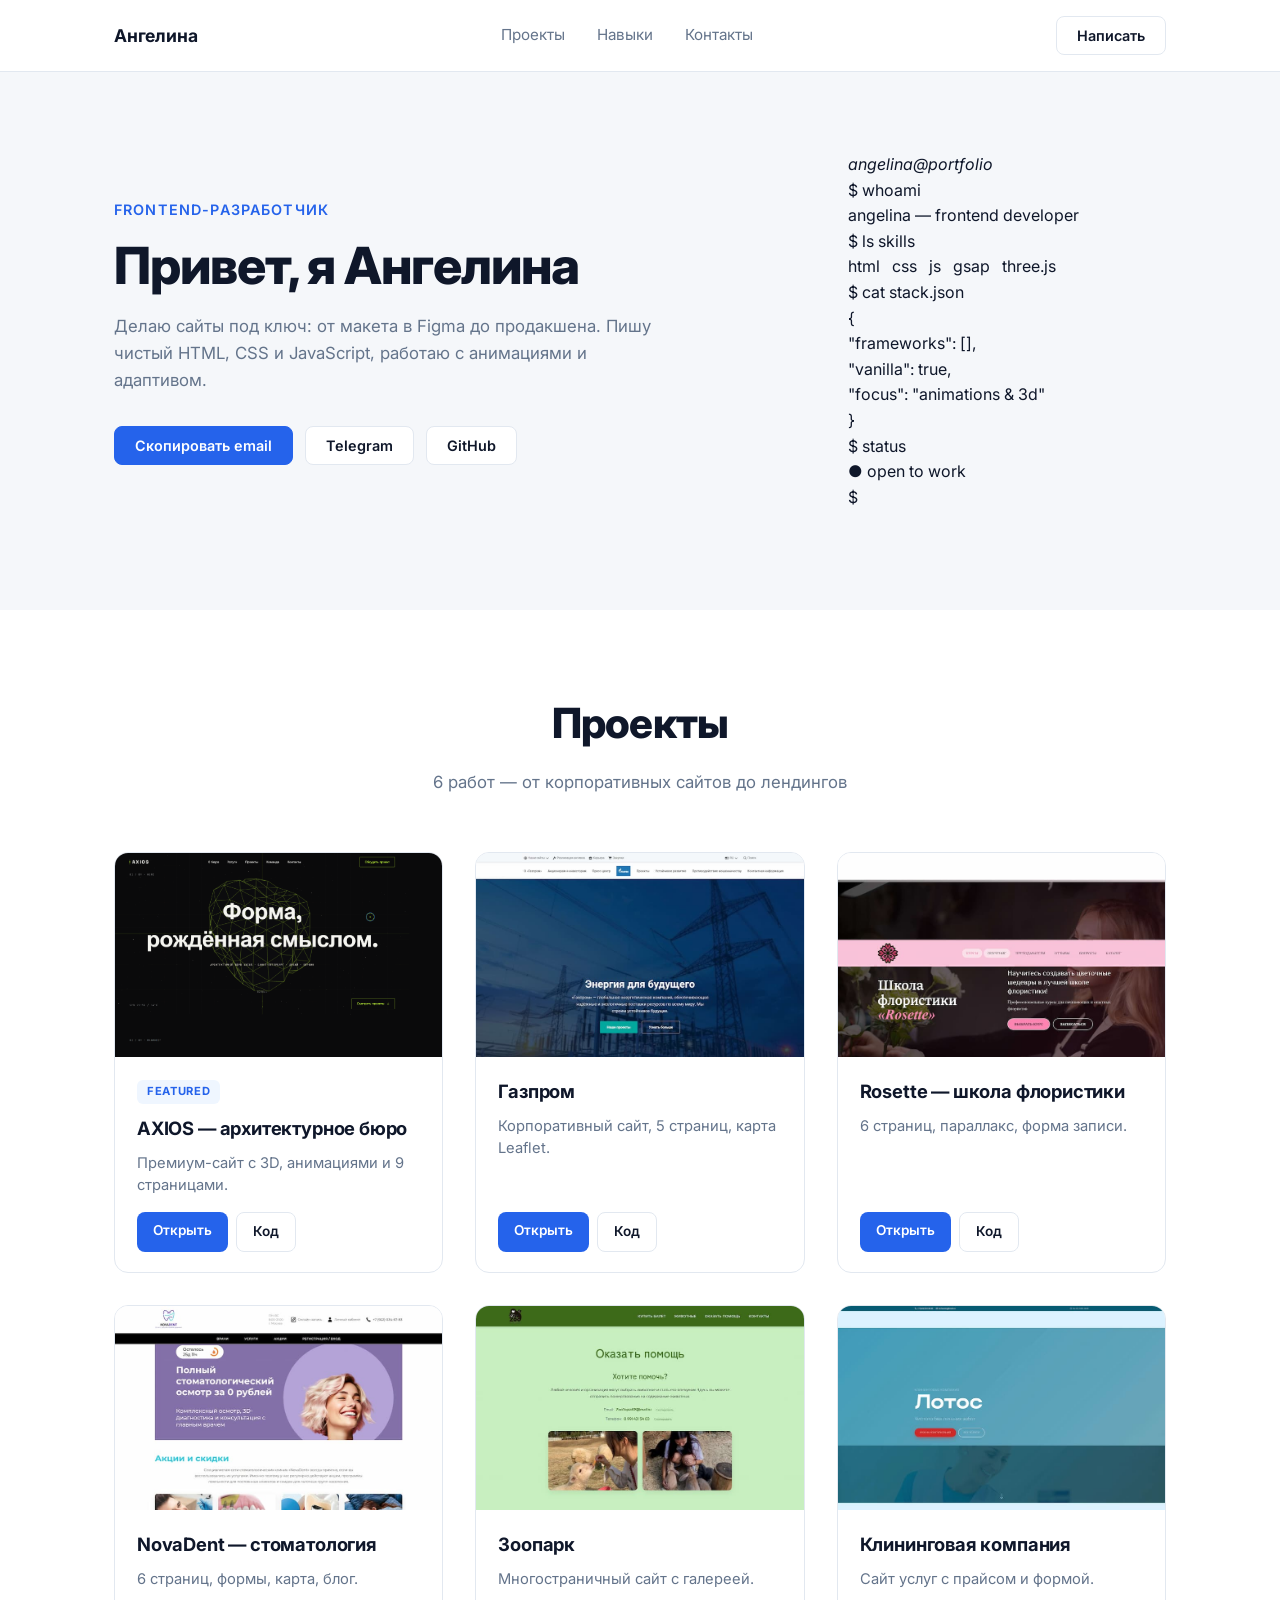
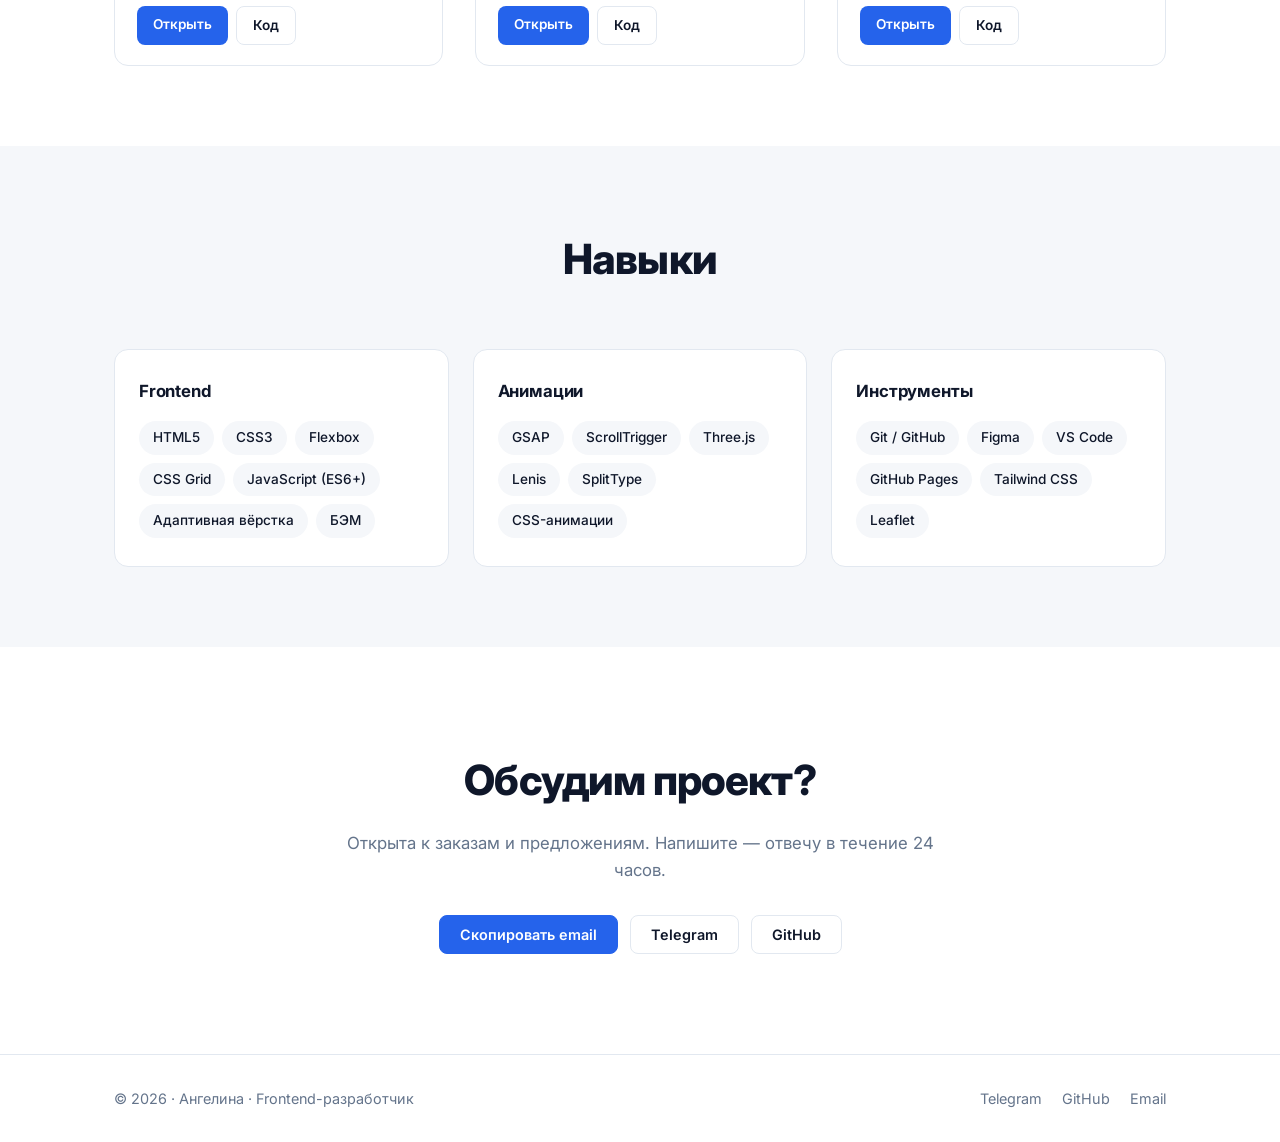
==== index.html @ ea3c8df8 "Update index.html" ====
<!DOCTYPE html>
<html lang="ru">
<head>
<meta charset="UTF-8">
<meta name="viewport" content="width=device-width, initial-scale=1">
<title>Ангелина — Frontend-разработчик</title>
<meta name="description" content="Портфолио Frontend-разработчика: многостраничные сайты на HTML, CSS и JavaScript.">
<link rel="preconnect" href="https://fonts.googleapis.com">
<link rel="preconnect" href="https://fonts.gstatic.com" crossorigin>
<link href="https://fonts.googleapis.com/css2?family=Inter:wght@400;500;600;700&family=JetBrains+Mono:wght@400;500&display=swap" rel="stylesheet">
<link rel="stylesheet" href="css/style.css">
</head>
<body>

<!-- ХЕДЕР -->
<header class="header">
  <div class="container header__inner">
    <a href="#" class="header__brand">Ангелина</a>
    <nav class="header__nav">
      <a href="#projects">Проекты</a>
      <a href="#skills">Навыки</a>
      <a href="#contacts">Контакты</a>
    </nav>
    <a href="https://t.me/gel_dlua_dascha" class="btn" target="_blank" rel="noopener">Написать</a>
  </div>
</header>

<main>

<!-- HERO -->
<section class="hero">
  <div class="container hero__inner">
    <div class="hero__left">
      <p class="hero__label">Frontend-разработчик</p>
      <h1 class="hero__title">Привет, я Ангелина</h1>
      <p class="hero__text">
        Делаю сайты под ключ: от макета в Figma до продакшена.
        Пишу чистый HTML, CSS и JavaScript, работаю с анимациями и адаптивом.
      </p>
      <div class="hero__actions">
        <button class="btn btn--solid copy-email" data-email="linaolyalina@mail.ru">Скопировать email</button>
        <a href="https://t.me/gel_dlua_dascha" class="btn" target="_blank" rel="noopener">Telegram</a>
        <a href="https://github.com/angelina557744" class="btn" target="_blank" rel="noopener">GitHub</a>
      </div>
    </div>
    <div class="hero__right">
      <div class="hero__terminal">
        <div class="hero__terminal-bar">
          <span></span><span></span><span></span>
          <em>angelina@portfolio</em>
        </div>
        <div class="hero__terminal-body">
          <p><span class="t-prompt">$</span> whoami</p>
          <p class="t-out">angelina — frontend developer</p>
          <p><span class="t-prompt">$</span> ls skills</p>
          <p class="t-out">html &nbsp; css &nbsp; js &nbsp; gsap &nbsp; three.js</p>
          <p><span class="t-prompt">$</span> cat stack.json</p>
          <p class="t-out">{</p>
          <p class="t-out t-out--indent">"frameworks": [],</p>
          <p class="t-out t-out--indent">"vanilla": <span class="t-green">true</span>,</p>
          <p class="t-out t-out--indent">"focus": <span class="t-yellow">"animations & 3d"</span></p>
          <p class="t-out">}</p>
          <p><span class="t-prompt">$</span> status</p>
          <p class="t-out t-green">● open to work</p>
          <p><span class="t-prompt">$</span> <span class="t-cursor"></span></p>
        </div>
      </div>
    </div>
  </div>
</section>

<!-- ПРОЕКТЫ -->
<section class="projects" id="projects">
  <div class="container">
    <div class="section__head">
      <h2 class="section__title">Проекты</h2>
      <p class="section__sub">6 работ — от корпоративных сайтов до лендингов</p>
    </div>

    <div class="projects__grid">

      <!-- AXIOS -->
      <article class="project">
        <a href="https://angelina557744.github.io/axios-architecture/" class="project__link" target="_blank" rel="noopener">
          <div class="project__image">
            <img src="img/preview-axios (1).png" alt="AXIOS — архитектурное бюро" loading="lazy">
          </div>
          <div class="project__body">
            <span class="project__tag">Featured</span>
            <h3 class="project__title">AXIOS — архитектурное бюро</h3>
            <p class="project__desc">Премиум-сайт с 3D, анимациями и 9 страницами.</p>
          </div>
        </a>
        <div class="project__links">
          <a href="https://angelina557744.github.io/axios-architecture/" target="_blank" rel="noopener">Открыть</a>
          <a href="https://github.com/angelina557744/axios-architecture" target="_blank" rel="noopener">Код</a>
        </div>
      </article>

      <!-- Газпром -->
      <article class="project">
        <a href="https://angelina557744.github.io/gazprom/" class="project__link" target="_blank" rel="noopener">
          <div class="project__image">
            <img src="img/preview-gazprom.jpg" alt="Газпром" loading="lazy">
          </div>
          <div class="project__body">
            <h3 class="project__title">Газпром</h3>
            <p class="project__desc">Корпоративный сайт, 5 страниц, карта Leaflet.</p>
          </div>
        </a>
        <div class="project__links">
          <a href="https://angelina557744.github.io/gazprom/" target="_blank" rel="noopener">Открыть</a>
          <a href="https://github.com/angelina557744/gazprom" target="_blank" rel="noopener">Код</a>
        </div>
      </article>

      <!-- Rosette -->
      <article class="project">
        <a href="https://angelina557744.github.io/school-of-floristry/" class="project__link" target="_blank" rel="noopener">
          <div class="project__image">
            <img src="img/preview-floristry.jpg" alt="Rosette" loading="lazy">
          </div>
          <div class="project__body">
            <h3 class="project__title">Rosette — школа флористики</h3>
            <p class="project__desc">6 страниц, параллакс, форма записи.</p>
          </div>
        </a>
        <div class="project__links">
          <a href="https://angelina557744.github.io/school-of-floristry/" target="_blank" rel="noopener">Открыть</a>
          <a href="https://github.com/angelina557744/school-of-floristry" target="_blank" rel="noopener">Код</a>
        </div>
      </article>

      <!-- NovaDent -->
      <article class="project">
        <a href="https://angelina557744.github.io/dental-clinic/" class="project__link" target="_blank" rel="noopener">
          <div class="project__image">
            <img src="img/preview-dental.jpg" alt="NovaDent" loading="lazy">
          </div>
          <div class="project__body">
            <h3 class="project__title">NovaDent — стоматология</h3>
            <p class="project__desc">6 страниц, формы, карта, блог.</p>
          </div>
        </a>
        <div class="project__links">
          <a href="https://angelina557744.github.io/dental-clinic/" target="_blank" rel="noopener">Открыть</a>
          <a href="https://github.com/angelina557744/dental-clinic" target="_blank" rel="noopener">Код</a>
        </div>
      </article>

      <!-- Зоопарк -->
      <article class="project">
        <a href="https://angelina557744.github.io/zoo/" class="project__link" target="_blank" rel="noopener">
          <div class="project__image">
            <img src="img/preview-zoo.jpg" alt="Зоопарк" loading="lazy">
          </div>
          <div class="project__body">
            <h3 class="project__title">Зоопарк</h3>
            <p class="project__desc">Многостраничный сайт с галереей.</p>
          </div>
        </a>
        <div class="project__links">
          <a href="https://angelina557744.github.io/zoo/" target="_blank" rel="noopener">Открыть</a>
          <a href="https://github.com/angelina557744/zoo" target="_blank" rel="noopener">Код</a>
        </div>
      </article>

      <!-- Клининг -->
      <article class="project">
        <a href="https://angelina557744.github.io/cleaning-company/" class="project__link" target="_blank" rel="noopener">
          <div class="project__image">
            <img src="img/preview-cleaning.jpg" alt="Клининг" loading="lazy">
          </div>
          <div class="project__body">
            <h3 class="project__title">Клининговая компания</h3>
            <p class="project__desc">Сайт услуг с прайсом и формой.</p>
          </div>
        </a>
        <div class="project__links">
          <a href="https://angelina557744.github.io/cleaning-company/" target="_blank" rel="noopener">Открыть</a>
          <a href="https://github.com/angelina557744/cleaning-company" target="_blank" rel="noopener">Код</a>
        </div>
      </article>

    </div>
  </div>
</section>

<!-- НАВЫКИ -->
<section class="skills" id="skills">
  <div class="container">
    <div class="section__head">
      <h2 class="section__title">Навыки</h2>
    </div>

    <div class="skills__groups">
      <div class="skills__group">
        <h3 class="skills__label">Frontend</h3>
        <ul class="skills__list">
          <li>HTML5</li><li>CSS3</li><li>Flexbox</li><li>CSS Grid</li>
          <li>JavaScript (ES6+)</li><li>Адаптивная вёрстка</li><li>БЭМ</li>
        </ul>
      </div>
      <div class="skills__group">
        <h3 class="skills__label">Анимации</h3>
        <ul class="skills__list">
          <li>GSAP</li><li>ScrollTrigger</li><li>Three.js</li><li>Lenis</li>
          <li>SplitType</li><li>CSS-анимации</li>
        </ul>
      </div>
      <div class="skills__group">
        <h3 class="skills__label">Инструменты</h3>
        <ul class="skills__list">
          <li>Git / GitHub</li><li>Figma</li><li>VS Code</li>
          <li>GitHub Pages</li><li>Tailwind CSS</li><li>Leaflet</li>
        </ul>
      </div>
    </div>
  </div>
</section>

<!-- КОНТАКТЫ -->
<section class="cta" id="contacts">
  <div class="container cta__inner">
    <h2 class="cta__title">Обсудим проект?</h2>
    <p class="cta__text">Открыта к заказам и предложениям. Напишите — отвечу в течение 24 часов.</p>
    <div class="cta__actions">
      <button class="btn btn--solid copy-email" data-email="linaolyalina@mail.ru">Скопировать email</button>
      <a href="https://t.me/gel_dlua_dascha" class="btn" target="_blank" rel="noopener">Telegram</a>
      <a href="https://github.com/angelina557744" class="btn" target="_blank" rel="noopener">GitHub</a>
    </div>
  </div>
</section>

</main>

<!-- ФУТЕР -->
<footer class="footer">
  <div class="container footer__inner">
    <span>© 2026 · Ангелина · Frontend-разработчик</span>
    <div class="footer__links">
      <a href="https://t.me/gel_dlua_dascha" target="_blank" rel="noopener">Telegram</a>
      <a href="https://github.com/angelina557744" target="_blank" rel="noopener">GitHub</a>
      <a href="mailto:linaolyalina@mail.ru">Email</a>
    </div>
  </div>
</footer>

<script src="js/script.js"></script>
</body>
</html>
---- css/style.css ----
/* ============ RESET ============ */
*,*::before,*::after{box-sizing:border-box;margin:0;padding:0}

:root{
  --bg:#ffffff;
  --bg-soft:#f5f7fa;
  --text:#0f172a;
  --text-soft:#64748b;
  --accent:#2563eb;
  --accent-hover:#1d4ed8;
  --border:#e2e8f0;
  --radius:14px;
}

html{scroll-behavior:smooth}

body{
  font-family:'Inter',-apple-system,BlinkMacSystemFont,'Segoe UI',sans-serif;
  background:var(--bg);
  color:var(--text);
  line-height:1.6;
  font-size:16px;
  -webkit-font-smoothing:antialiased;
}

img{max-width:100%;display:block}
a{color:inherit;text-decoration:none}
ul{list-style:none}

.container{max-width:1100px;margin:0 auto;padding:0 24px}

/* ============ HEADER ============ */
.header{
  position:sticky;top:0;z-index:50;
  background:rgba(255,255,255,.85);
  backdrop-filter:blur(12px);
  border-bottom:1px solid var(--border);
}
.header__inner{
  display:flex;align-items:center;justify-content:space-between;
  padding:16px 24px;gap:20px;
}
.header__brand{
  font:700 1.1rem 'Inter';
  color:var(--text);
  letter-spacing:-.01em;
}
.header__nav{
  display:none;gap:32px;
}
@media(min-width:768px){.header__nav{display:flex}}
.header__nav a{
  font-size:.95rem;color:var(--text-soft);
  transition:color .2s;
}
.header__nav a:hover{color:var(--accent)}

/* ============ BUTTONS ============ */
.btn{
  display:inline-flex;align-items:center;justify-content:center;
  padding:10px 20px;
  font:600 .9rem 'Inter';
  border-radius:8px;
  border:1px solid var(--border);
  background:#fff;
  color:var(--text);
  cursor:pointer;
  transition:all .2s;
  white-space:nowrap;
}
.btn:hover{
  border-color:var(--accent);
  color:var(--accent);
}
.btn--solid{
  background:var(--accent);
  border-color:var(--accent);
  color:#fff;
}
.btn--solid:hover{
  background:var(--accent-hover);
  border-color:var(--accent-hover);
  color:#fff;
}
.copy-email.is-copied{
  background:#10b981!important;
  border-color:#10b981!important;
  color:#fff!important;
}

/* ============ HERO ============ */
.hero{
  padding:80px 0 100px;
  background:var(--bg-soft);
}
.hero__inner{
  display:grid;
  grid-template-columns:1fr;
  gap:48px;
  align-items:center;
}
@media(min-width:768px){
  .hero__inner{grid-template-columns:1.4fr 1fr;gap:80px}
}

.hero__label{
  font-size:.9rem;
  font-weight:600;
  color:var(--accent);
  text-transform:uppercase;
  letter-spacing:.08em;
  margin-bottom:16px;
}
.hero__title{
  font-size:clamp(2rem,5vw,3.2rem);
  font-weight:800;
  letter-spacing:-.02em;
  line-height:1.1;
  margin-bottom:20px;
}
.hero__text{
  font-size:1.05rem;
  color:var(--text-soft);
  max-width:52ch;
  margin-bottom:32px;
}
.hero__actions{
  display:flex;flex-wrap:wrap;gap:12px;
}

.hero__right{
  display:flex;justify-content:center;
}
.hero__avatar{
  width:220px;height:220px;
  border-radius:50%;
  display:grid;place-items:center;
  background:linear-gradient(135deg,#2563eb,#7c3aed);
  color:#fff;
  font:800 5rem 'Inter';
  letter-spacing:-4px;
  box-shadow:0 20px 60px -20px rgba(37,99,235,.4);
}

/* ============ SECTION HEAD ============ */
.section__head{
  text-align:center;
  margin-bottom:56px;
}
.section__title{
  font-size:clamp(1.8rem,4vw,2.6rem);
  font-weight:800;
  letter-spacing:-.02em;
  margin-bottom:12px;
}
.section__sub{
  color:var(--text-soft);
  font-size:1.05rem;
}

/* ============ PROJECTS ============ */
.projects{padding:80px 0}

.projects__grid{
  display:grid;
  grid-template-columns:1fr;
  gap:32px;
}
@media(min-width:700px){
  .projects__grid{grid-template-columns:repeat(2,1fr)}
}
@media(min-width:1000px){
  .projects__grid{grid-template-columns:repeat(3,1fr)}
}

.project{
  background:#fff;
  border:1px solid var(--border);
  border-radius:var(--radius);
  overflow:hidden;
  display:flex;
  flex-direction:column;
  transition:transform .25s,box-shadow .25s,border-color .25s;
}
.project:hover{
  transform:translateY(-4px);
  border-color:#cbd5e1;
  box-shadow:0 12px 32px -12px rgba(15,23,42,.15);
}

.project__link{
  display:block;
}

/* ⚡ ФИКС: фиксированная высота фото, обрезается ровно */
.project__image{
  width:100%;
  aspect-ratio:16/10;
  overflow:hidden;
  background:var(--bg-soft);
}
.project__image img{
  width:100%;
  height:100%;
  object-fit:cover;
  object-position:top center;
  display:block;
  transition:transform .4s;
}
.project:hover .project__image img{
  transform:scale(1.04);
}

.project__body{
  padding:20px 22px 16px;
}
.project__tag{
  display:inline-block;
  padding:3px 10px;
  background:#eff6ff;
  color:var(--accent);
  font-size:.7rem;
  font-weight:700;
  text-transform:uppercase;
  letter-spacing:.06em;
  border-radius:6px;
  margin-bottom:10px;
}
.project__title{
  font-size:1.15rem;
  font-weight:700;
  letter-spacing:-.01em;
  margin-bottom:8px;
}
.project__desc{
  font-size:.92rem;
  color:var(--text-soft);
  line-height:1.5;
}

.project__links{
  display:flex;
  gap:8px;
  padding:0 22px 20px;
  margin-top:auto;
}
.project__links a{
  padding:8px 16px;
  font-size:.85rem;
  font-weight:600;
  border-radius:8px;
  transition:all .2s;
}
.project__links a:first-child{
  background:var(--accent);
  color:#fff;
}
.project__links a:first-child:hover{
  background:var(--accent-hover);
}
.project__links a:last-child{
  border:1px solid var(--border);
  color:var(--text);
}
.project__links a:last-child:hover{
  border-color:var(--accent);
  color:var(--accent);
}

/* ============ SKILLS ============ */
.skills{
  padding:80px 0;
  background:var(--bg-soft);
}
.skills__groups{
  display:grid;
  grid-template-columns:1fr;
  gap:24px;
}
@media(min-width:768px){
  .skills__groups{grid-template-columns:repeat(3,1fr)}
}

.skills__group{
  background:#fff;
  border:1px solid var(--border);
  border-radius:var(--radius);
  padding:28px 24px;
}
.skills__label{
  font-size:1.05rem;
  font-weight:700;
  margin-bottom:16px;
  letter-spacing:-.01em;
}
.skills__list{
  display:flex;flex-wrap:wrap;gap:8px;
}
.skills__list li{
  padding:6px 14px;
  background:var(--bg-soft);
  border-radius:999px;
  font-size:.85rem;
  color:var(--text);
  font-weight:500;
}

/* ============ CTA ============ */
.cta{
  padding:100px 0;
  text-align:center;
}
.cta__inner{
  max-width:640px;
  margin:0 auto;
}
.cta__title{
  font-size:clamp(1.8rem,4vw,2.6rem);
  font-weight:800;
  letter-spacing:-.02em;
  margin-bottom:16px;
}
.cta__text{
  color:var(--text-soft);
  font-size:1.05rem;
  margin-bottom:32px;
}
.cta__actions{
  display:flex;
  justify-content:center;
  flex-wrap:wrap;
  gap:12px;
}

/* ============ FOOTER ============ */
.footer{
  border-top:1px solid var(--border);
  padding:32px 0;
  background:#fff;
}
.footer__inner{
  display:flex;
  flex-direction:column;
  gap:16px;
  align-items:center;
  text-align:center;
  font-size:.9rem;
  color:var(--text-soft);
}
@media(min-width:640px){
  .footer__inner{flex-direction:row;justify-content:space-between;text-align:left}
}
.footer__links{
  display:flex;gap:20px;
}
.footer__links a{
  color:var(--text-soft);
  transition:color .2s;
}
.footer__links a:hover{color:var(--accent)}

/* ============ MOBILE ============ */
@media(max-width:640px){
  .header__inner{padding:14px 20px}
  .header__nav{display:none}
  .hero{padding:60px 0 70px}
  .hero__avatar{width:160px;height:160px;font-size:3.5rem}
  .hero__title{font-size:1.8rem}
  .projects,.skills,.cta{padding:60px 0}
  .section__head{margin-bottom:40px}
  .project__links{flex-direction:column}
  .project__links a{text-align:center}
}
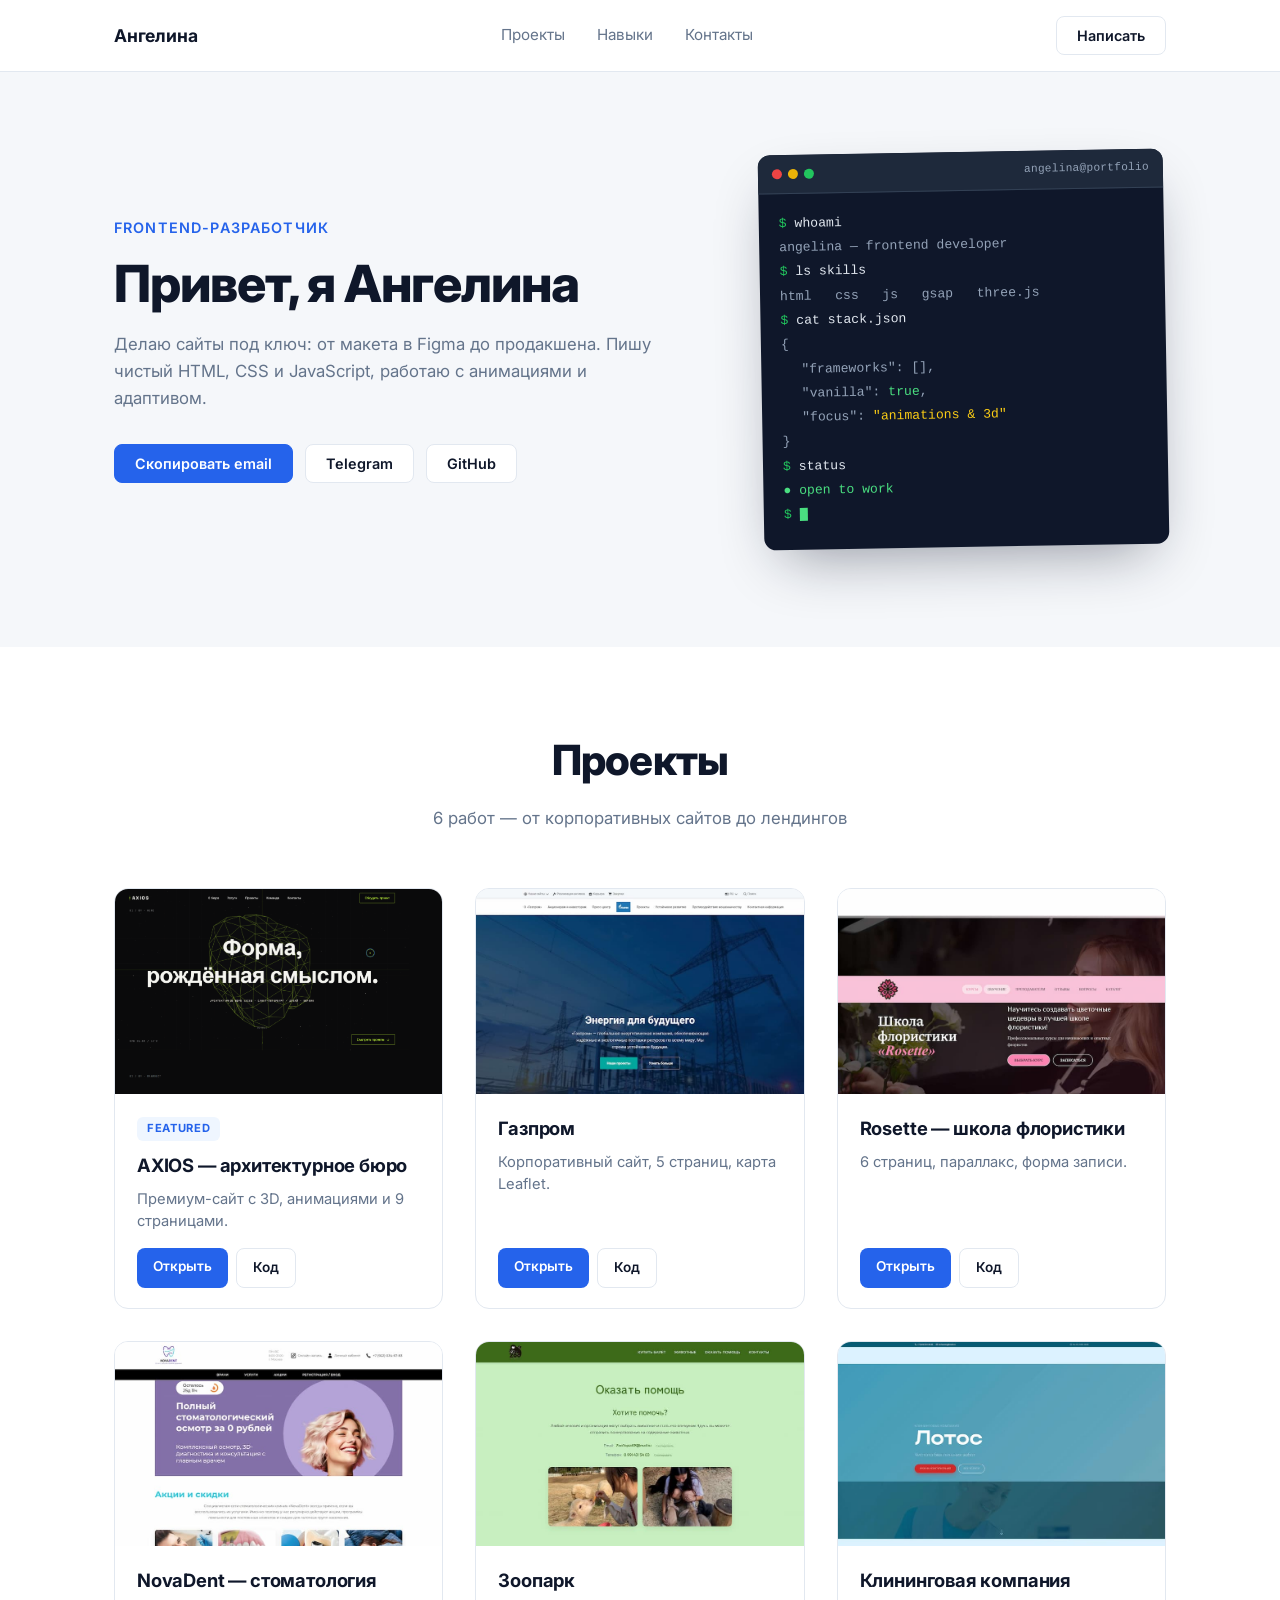
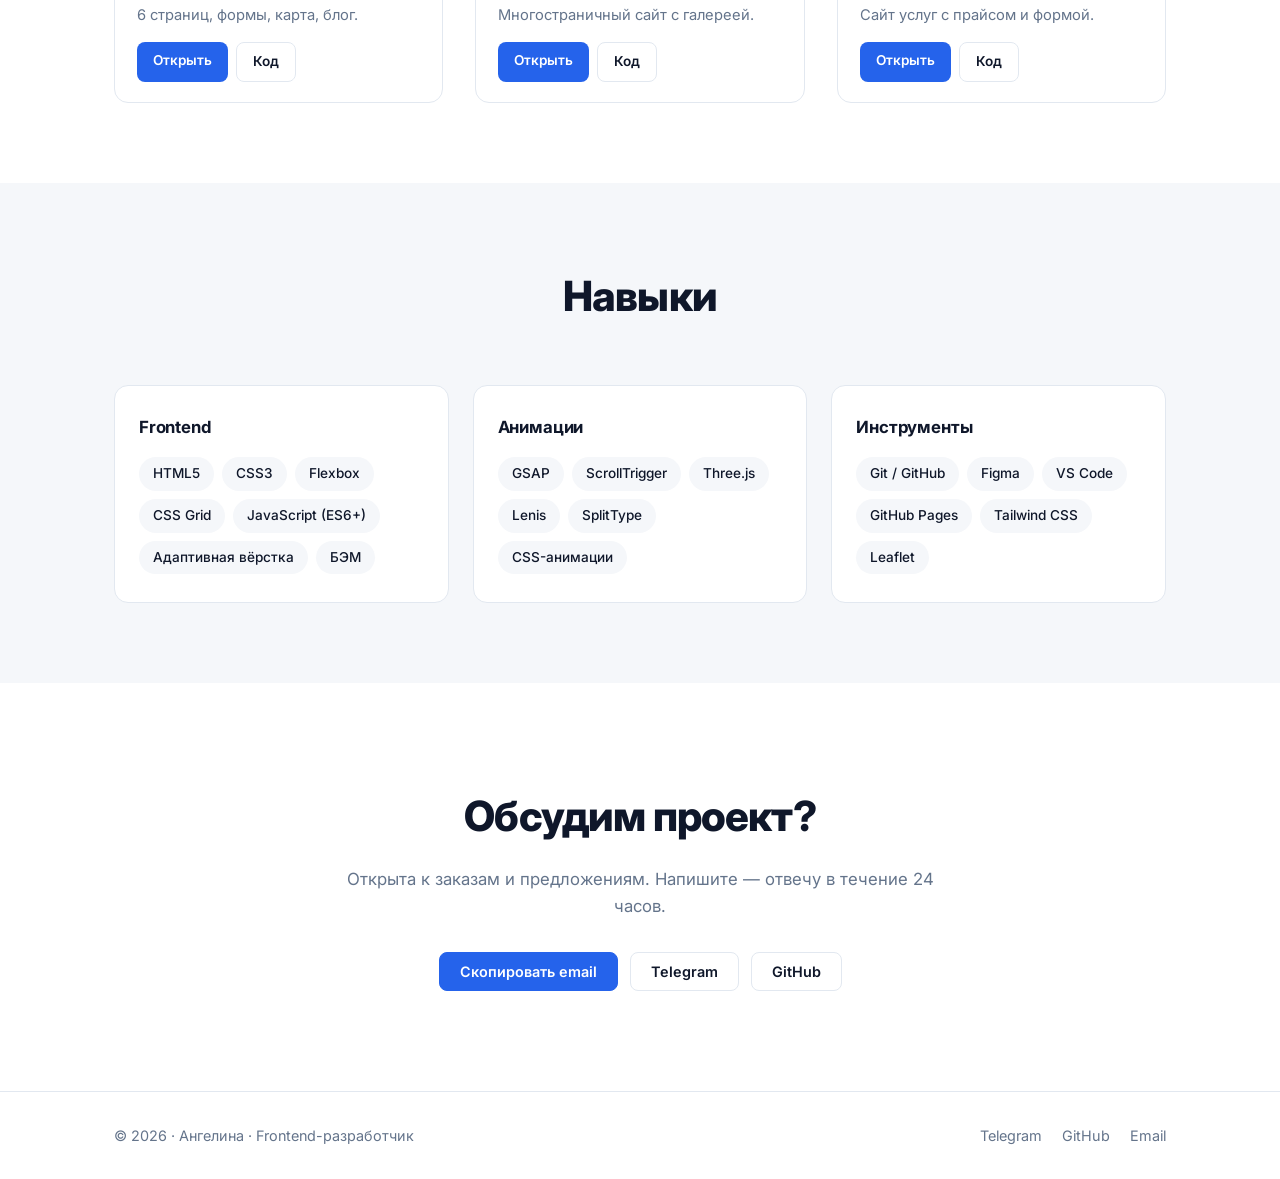
==== commit 3cab101f: "Update index.html" ====
--- a/index.html
+++ b/index.html
@@ -247,5 +247,7 @@
 </footer>
 
 <script src="js/script.js"></script>
+  <script data-goatcounter="https://angelina557744.goatcounter.com/count"
+        async src="//gc.zgo.at/count.js"></script>
 </body>
 </html>
--- a/css/style.css
+++ b/css/style.css
@@ -130,17 +130,80 @@
 
 .hero__right{
   display:flex;justify-content:center;
-}
-.hero__avatar{
-  width:220px;height:220px;
+  align-items:center;
+}
+
+/* ============ ТЕРМИНАЛ ============ */
+.hero__terminal{
+  width:100%;
+  max-width:420px;
+  background:#0f172a;
+  border-radius:12px;
+  overflow:hidden;
+  box-shadow:0 24px 60px -20px rgba(15,23,42,.45);
+  font-family:'JetBrains Mono',monospace;
+  transform:rotate(-1deg);
+  transition:transform .4s cubic-bezier(.2,.7,.2,1),box-shadow .4s;
+}
+.hero__terminal:hover{
+  transform:rotate(0deg) translateY(-4px);
+  box-shadow:0 32px 80px -20px rgba(15,23,42,.55);
+}
+
+.hero__terminal-bar{
+  display:flex;
+  align-items:center;
+  gap:6px;
+  padding:10px 14px;
+  background:#1e293b;
+  border-bottom:1px solid #334155;
+}
+.hero__terminal-bar span{
+  width:10px;
+  height:10px;
   border-radius:50%;
-  display:grid;place-items:center;
-  background:linear-gradient(135deg,#2563eb,#7c3aed);
-  color:#fff;
-  font:800 5rem 'Inter';
-  letter-spacing:-4px;
-  box-shadow:0 20px 60px -20px rgba(37,99,235,.4);
-}
+  background:#475569;
+}
+.hero__terminal-bar span:nth-child(1){background:#ef4444}
+.hero__terminal-bar span:nth-child(2){background:#eab308}
+.hero__terminal-bar span:nth-child(3){background:#22c55e}
+.hero__terminal-bar em{
+  margin-left:auto;
+  font-size:.7rem;
+  color:#94a3b8;
+  font-style:normal;
+  letter-spacing:.02em;
+}
+
+.hero__terminal-body{
+  padding:18px 20px 22px;
+  font-size:.82rem;
+  line-height:1.85;
+  color:#e2e8f0;
+  overflow-x:auto;
+}
+.hero__terminal-body p{
+  margin:0;
+  white-space:nowrap;
+}
+.t-prompt{color:#22c55e}
+.t-out{color:#94a3b8}
+.t-out--indent{padding-left:20px}
+.t-green{color:#4ade80}
+.t-yellow{color:#facc15}
+
+.t-cursor{
+  display:inline-block;
+  width:8px;
+  height:13px;
+  background:#4ade80;
+  vertical-align:middle;
+  animation:blink 1s steps(1) infinite;
+}
+@keyframes blink{
+  50%{opacity:0}
+}
+
 
 /* ============ SECTION HEAD ============ */
 .section__head{
@@ -364,10 +427,6 @@
   .header__inner{padding:14px 20px}
   .header__nav{display:none}
   .hero{padding:60px 0 70px}
-  .hero__avatar{width:160px;height:160px;font-size:3.5rem}
+  .hero__terminal{max-width:100%;transform:none}
+  .hero__terminal-body{font-size:.75rem;padding:16px 16px 18px}
   .hero__title{font-size:1.8rem}
-  .projects,.skills,.cta{padding:60px 0}
-  .section__head{margin-bottom:40px}
-  .project__links{flex-direction:column}
-  .project__links a{text-align:center}
-}
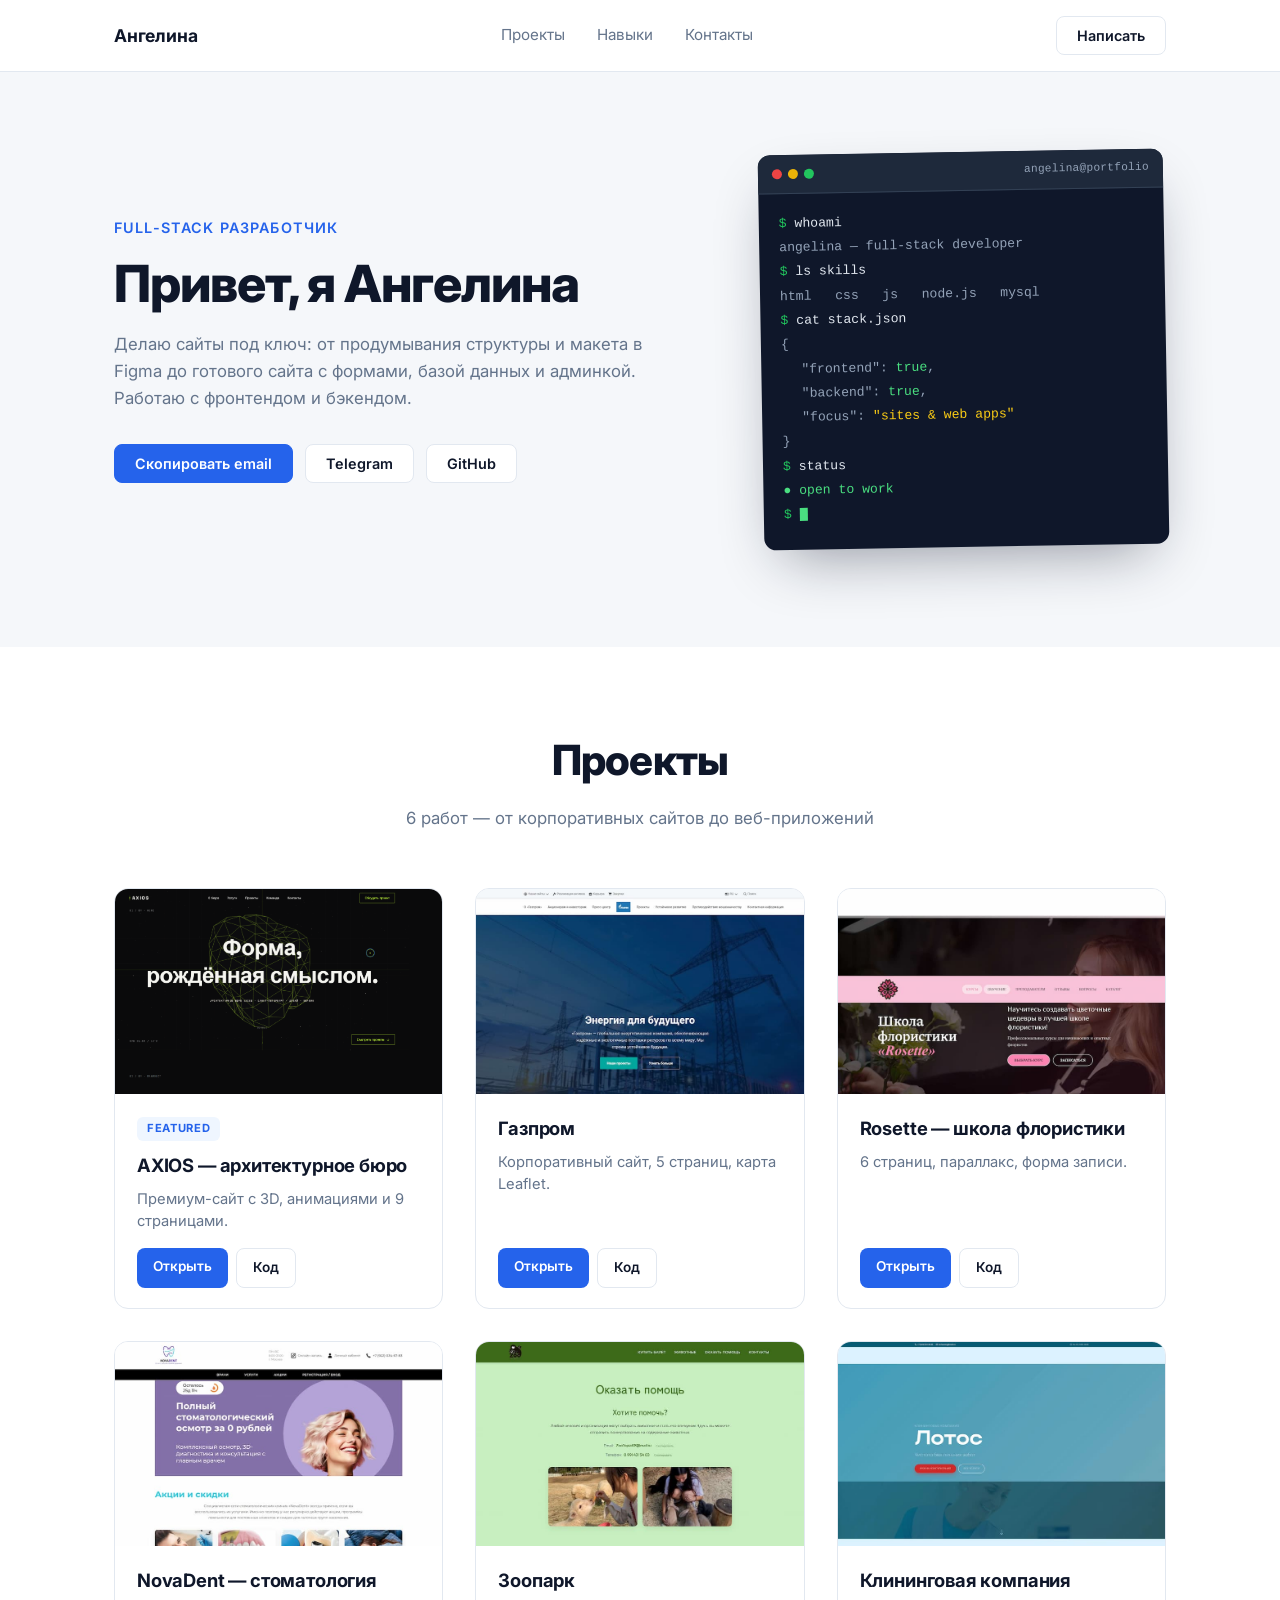
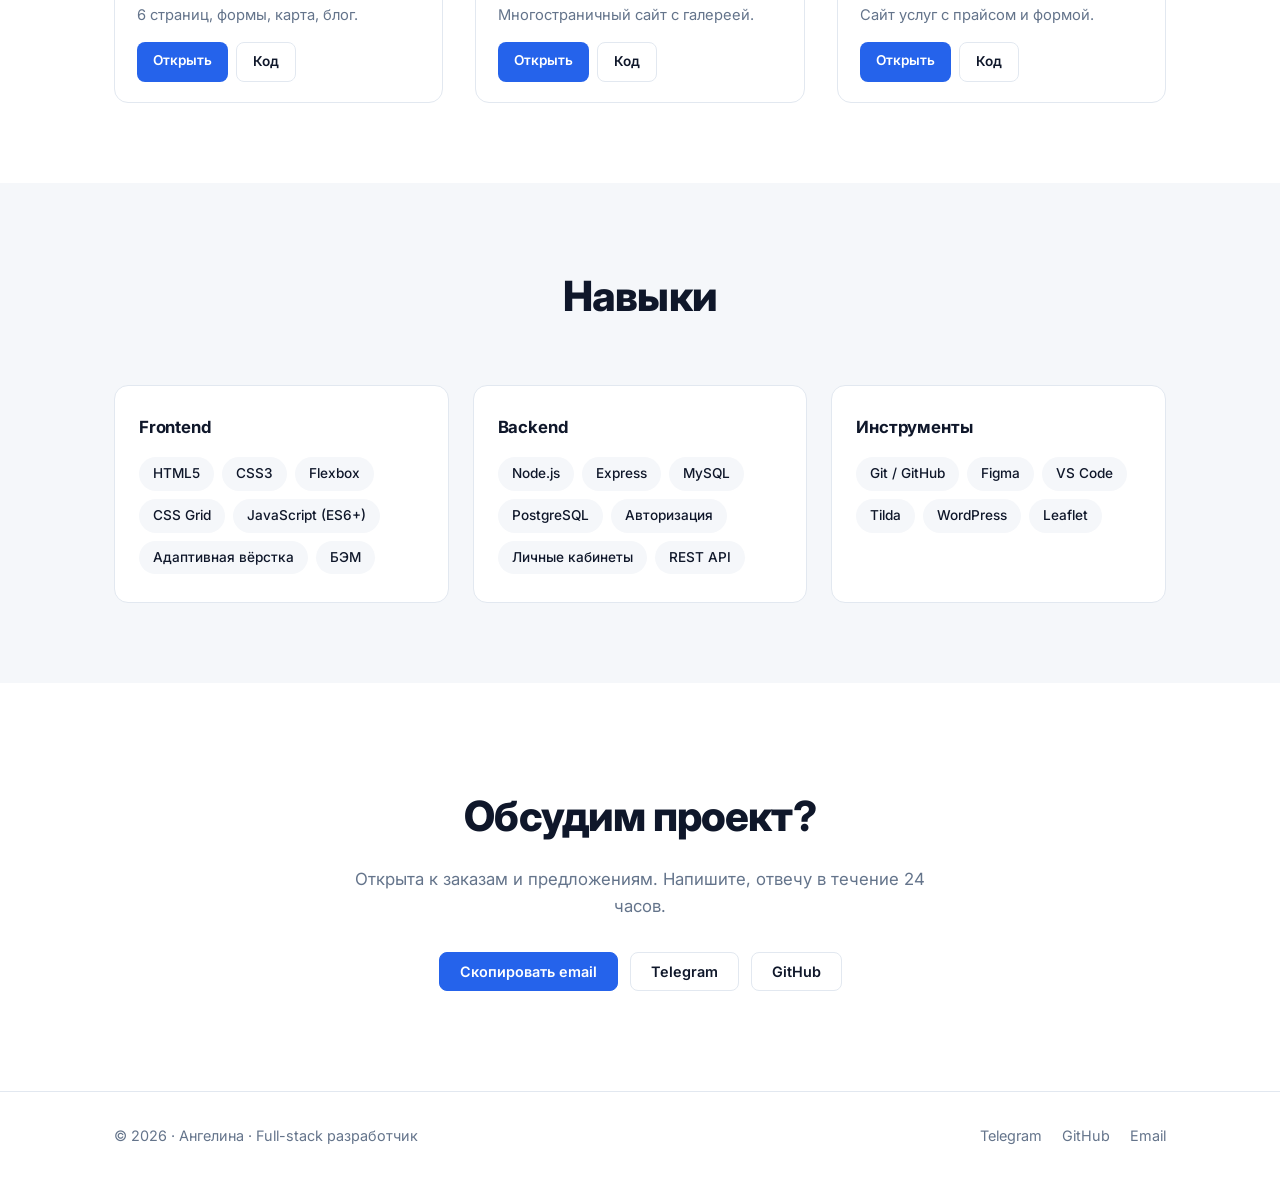
==== commit 68eb038f: "Update index.html" ====
--- a/index.html
+++ b/index.html
@@ -3,8 +3,8 @@
 <head>
 <meta charset="UTF-8">
 <meta name="viewport" content="width=device-width, initial-scale=1">
-<title>Ангелина — Frontend-разработчик</title>
-<meta name="description" content="Портфолио Frontend-разработчика: многостраничные сайты на HTML, CSS и JavaScript.">
+<title>Ангелина — Full-stack разработчик</title>
+<meta name="description" content="Портфолио Full-stack разработчика: сайты под ключ на HTML, CSS, JavaScript, Node.js и MySQL.">
 <link rel="preconnect" href="https://fonts.googleapis.com">
 <link rel="preconnect" href="https://fonts.gstatic.com" crossorigin>
 <link href="https://fonts.googleapis.com/css2?family=Inter:wght@400;500;600;700&family=JetBrains+Mono:wght@400;500&display=swap" rel="stylesheet">
@@ -21,7 +21,7 @@
       <a href="#skills">Навыки</a>
       <a href="#contacts">Контакты</a>
     </nav>
-    <a href="https://t.me/gel_dlua_dascha" class="btn" target="_blank" rel="noopener">Написать</a>
+    <a href="https://t.me/angelina_webdev" class="btn" target="_blank" rel="noopener">Написать</a>
   </div>
 </header>
 
@@ -31,15 +31,16 @@
 <section class="hero">
   <div class="container hero__inner">
     <div class="hero__left">
-      <p class="hero__label">Frontend-разработчик</p>
+      <p class="hero__label">Full-stack разработчик</p>
       <h1 class="hero__title">Привет, я Ангелина</h1>
       <p class="hero__text">
-        Делаю сайты под ключ: от макета в Figma до продакшена.
-        Пишу чистый HTML, CSS и JavaScript, работаю с анимациями и адаптивом.
+        Делаю сайты под ключ: от продумывания структуры и макета в Figma
+        до готового сайта с формами, базой данных и админкой.
+        Работаю с фронтендом и бэкендом.
       </p>
       <div class="hero__actions">
-        <button class="btn btn--solid copy-email" data-email="linaolyalina@mail.ru">Скопировать email</button>
-        <a href="https://t.me/gel_dlua_dascha" class="btn" target="_blank" rel="noopener">Telegram</a>
+        <button class="btn btn--solid copy-email" data-email="a.webdev@mail.ru">Скопировать email</button>
+        <a href="https://t.me/angelina_webdev" class="btn" target="_blank" rel="noopener">Telegram</a>
         <a href="https://github.com/angelina557744" class="btn" target="_blank" rel="noopener">GitHub</a>
       </div>
     </div>
@@ -51,14 +52,14 @@
         </div>
         <div class="hero__terminal-body">
           <p><span class="t-prompt">$</span> whoami</p>
-          <p class="t-out">angelina — frontend developer</p>
+          <p class="t-out">angelina — full-stack developer</p>
           <p><span class="t-prompt">$</span> ls skills</p>
-          <p class="t-out">html &nbsp; css &nbsp; js &nbsp; gsap &nbsp; three.js</p>
+          <p class="t-out">html &nbsp; css &nbsp; js &nbsp; node.js &nbsp; mysql</p>
           <p><span class="t-prompt">$</span> cat stack.json</p>
           <p class="t-out">{</p>
-          <p class="t-out t-out--indent">"frameworks": [],</p>
-          <p class="t-out t-out--indent">"vanilla": <span class="t-green">true</span>,</p>
-          <p class="t-out t-out--indent">"focus": <span class="t-yellow">"animations & 3d"</span></p>
+          <p class="t-out t-out--indent">"frontend": <span class="t-green">true</span>,</p>
+          <p class="t-out t-out--indent">"backend": <span class="t-green">true</span>,</p>
+          <p class="t-out t-out--indent">"focus": <span class="t-yellow">"sites & web apps"</span></p>
           <p class="t-out">}</p>
           <p><span class="t-prompt">$</span> status</p>
           <p class="t-out t-green">● open to work</p>
@@ -74,7 +75,7 @@
   <div class="container">
     <div class="section__head">
       <h2 class="section__title">Проекты</h2>
-      <p class="section__sub">6 работ — от корпоративных сайтов до лендингов</p>
+      <p class="section__sub">6 работ — от корпоративных сайтов до веб-приложений</p>
     </div>
 
     <div class="projects__grid">
@@ -202,17 +203,17 @@
         </ul>
       </div>
       <div class="skills__group">
-        <h3 class="skills__label">Анимации</h3>
+        <h3 class="skills__label">Backend</h3>
         <ul class="skills__list">
-          <li>GSAP</li><li>ScrollTrigger</li><li>Three.js</li><li>Lenis</li>
-          <li>SplitType</li><li>CSS-анимации</li>
+          <li>Node.js</li><li>Express</li><li>MySQL</li><li>PostgreSQL</li>
+          <li>Авторизация</li><li>Личные кабинеты</li><li>REST API</li>
         </ul>
       </div>
       <div class="skills__group">
         <h3 class="skills__label">Инструменты</h3>
         <ul class="skills__list">
           <li>Git / GitHub</li><li>Figma</li><li>VS Code</li>
-          <li>GitHub Pages</li><li>Tailwind CSS</li><li>Leaflet</li>
+          <li>Tilda</li><li>WordPress</li><li>Leaflet</li>
         </ul>
       </div>
     </div>
@@ -223,10 +224,10 @@
 <section class="cta" id="contacts">
   <div class="container cta__inner">
     <h2 class="cta__title">Обсудим проект?</h2>
-    <p class="cta__text">Открыта к заказам и предложениям. Напишите — отвечу в течение 24 часов.</p>
+    <p class="cta__text">Открыта к заказам и предложениям. Напишите, отвечу в течение 24 часов.</p>
     <div class="cta__actions">
-      <button class="btn btn--solid copy-email" data-email="linaolyalina@mail.ru">Скопировать email</button>
-      <a href="https://t.me/gel_dlua_dascha" class="btn" target="_blank" rel="noopener">Telegram</a>
+      <button class="btn btn--solid copy-email" data-email="a.webdev@mail.ru">Скопировать email</button>
+      <a href="https://t.me/angelina_webdev" class="btn" target="_blank" rel="noopener">Telegram</a>
       <a href="https://github.com/angelina557744" class="btn" target="_blank" rel="noopener">GitHub</a>
     </div>
   </div>
@@ -237,17 +238,17 @@
 <!-- ФУТЕР -->
 <footer class="footer">
   <div class="container footer__inner">
-    <span>© 2026 · Ангелина · Frontend-разработчик</span>
+    <span>© 2026 · Ангелина · Full-stack разработчик</span>
     <div class="footer__links">
-      <a href="https://t.me/gel_dlua_dascha" target="_blank" rel="noopener">Telegram</a>
+      <a href="https://t.me/angelina_webdev" target="_blank" rel="noopener">Telegram</a>
       <a href="https://github.com/angelina557744" target="_blank" rel="noopener">GitHub</a>
-      <a href="mailto:linaolyalina@mail.ru">Email</a>
+      <a href="mailto:a.webdev@mail.ru">Email</a>
     </div>
   </div>
 </footer>
-
+<script data-goatcounter="https://angelina557744.goatcounter.com/count"
+        async src="//gc.zgo.at/count.js"></script>
 <script src="js/script.js"></script>
-  <script data-goatcounter="https://angelina557744.goatcounter.com/count"
-        async src="//gc.zgo.at/count.js"></script>
+
 </body>
 </html>
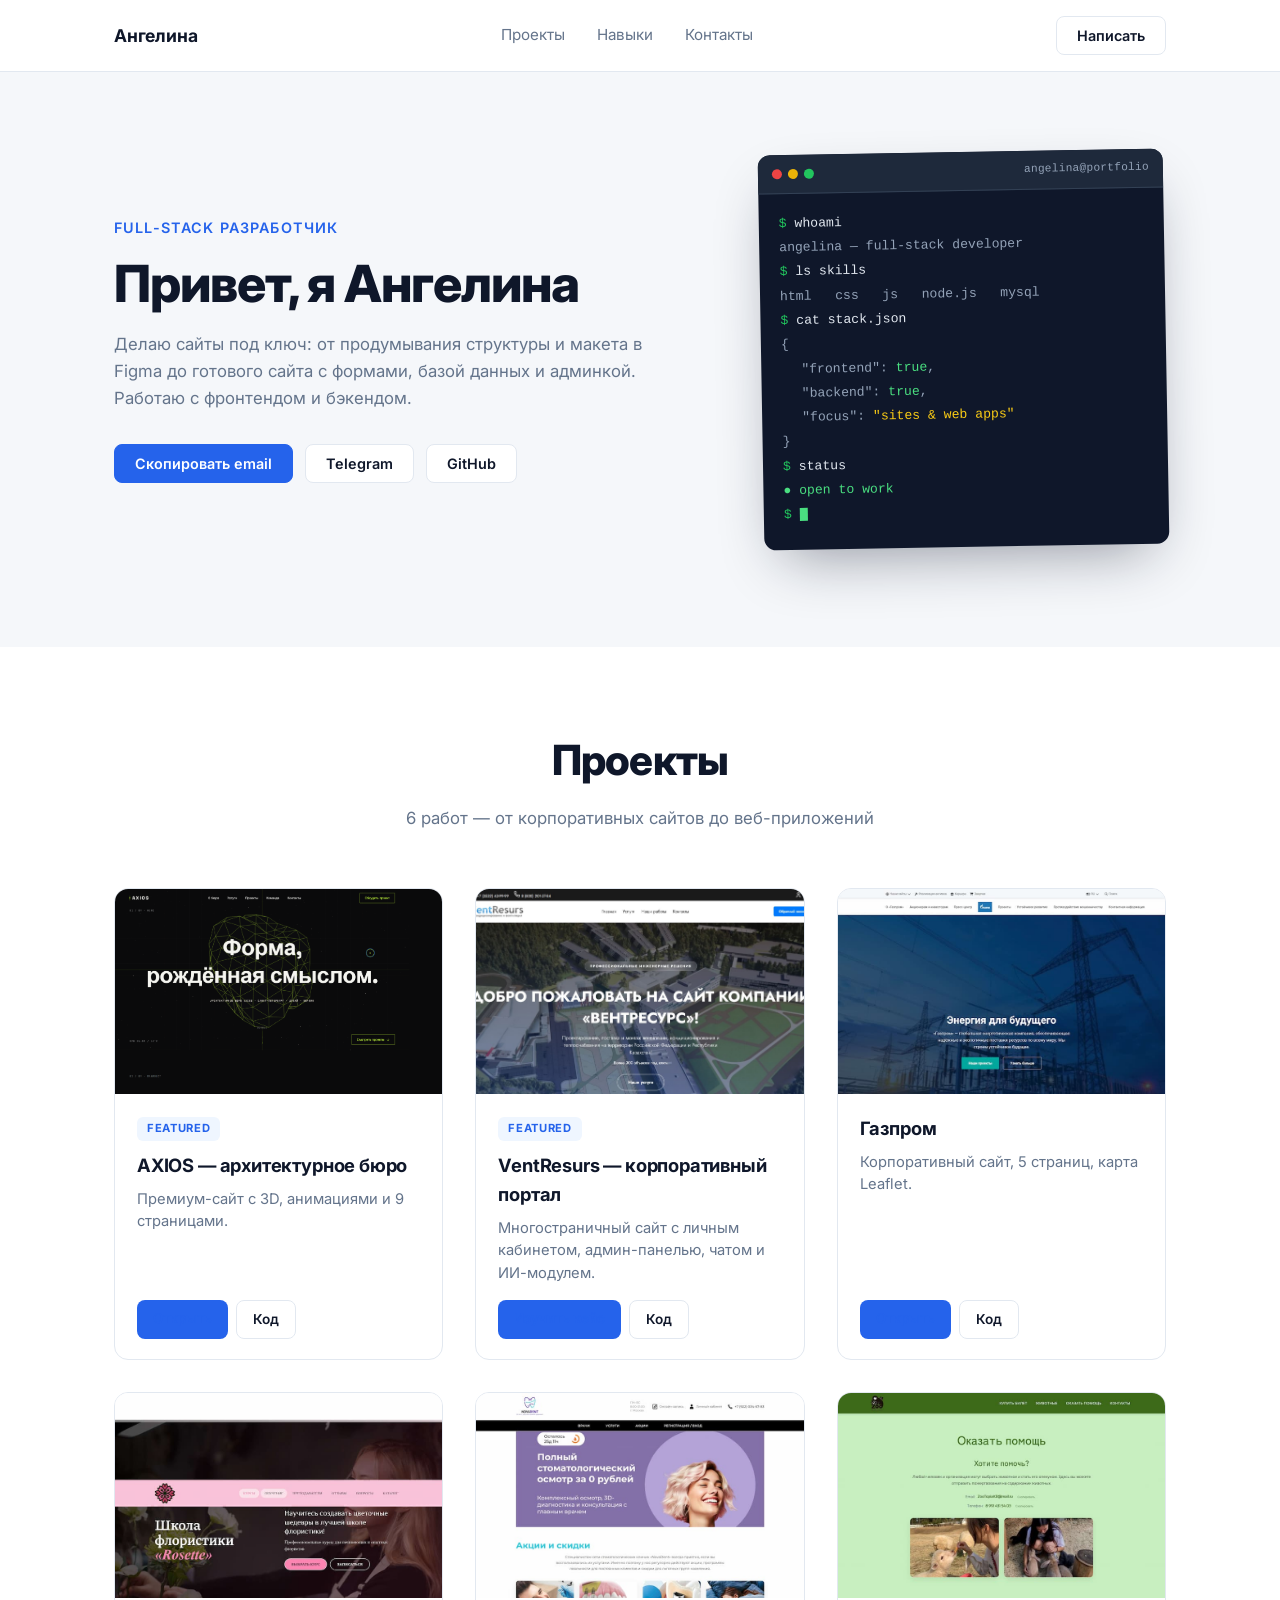
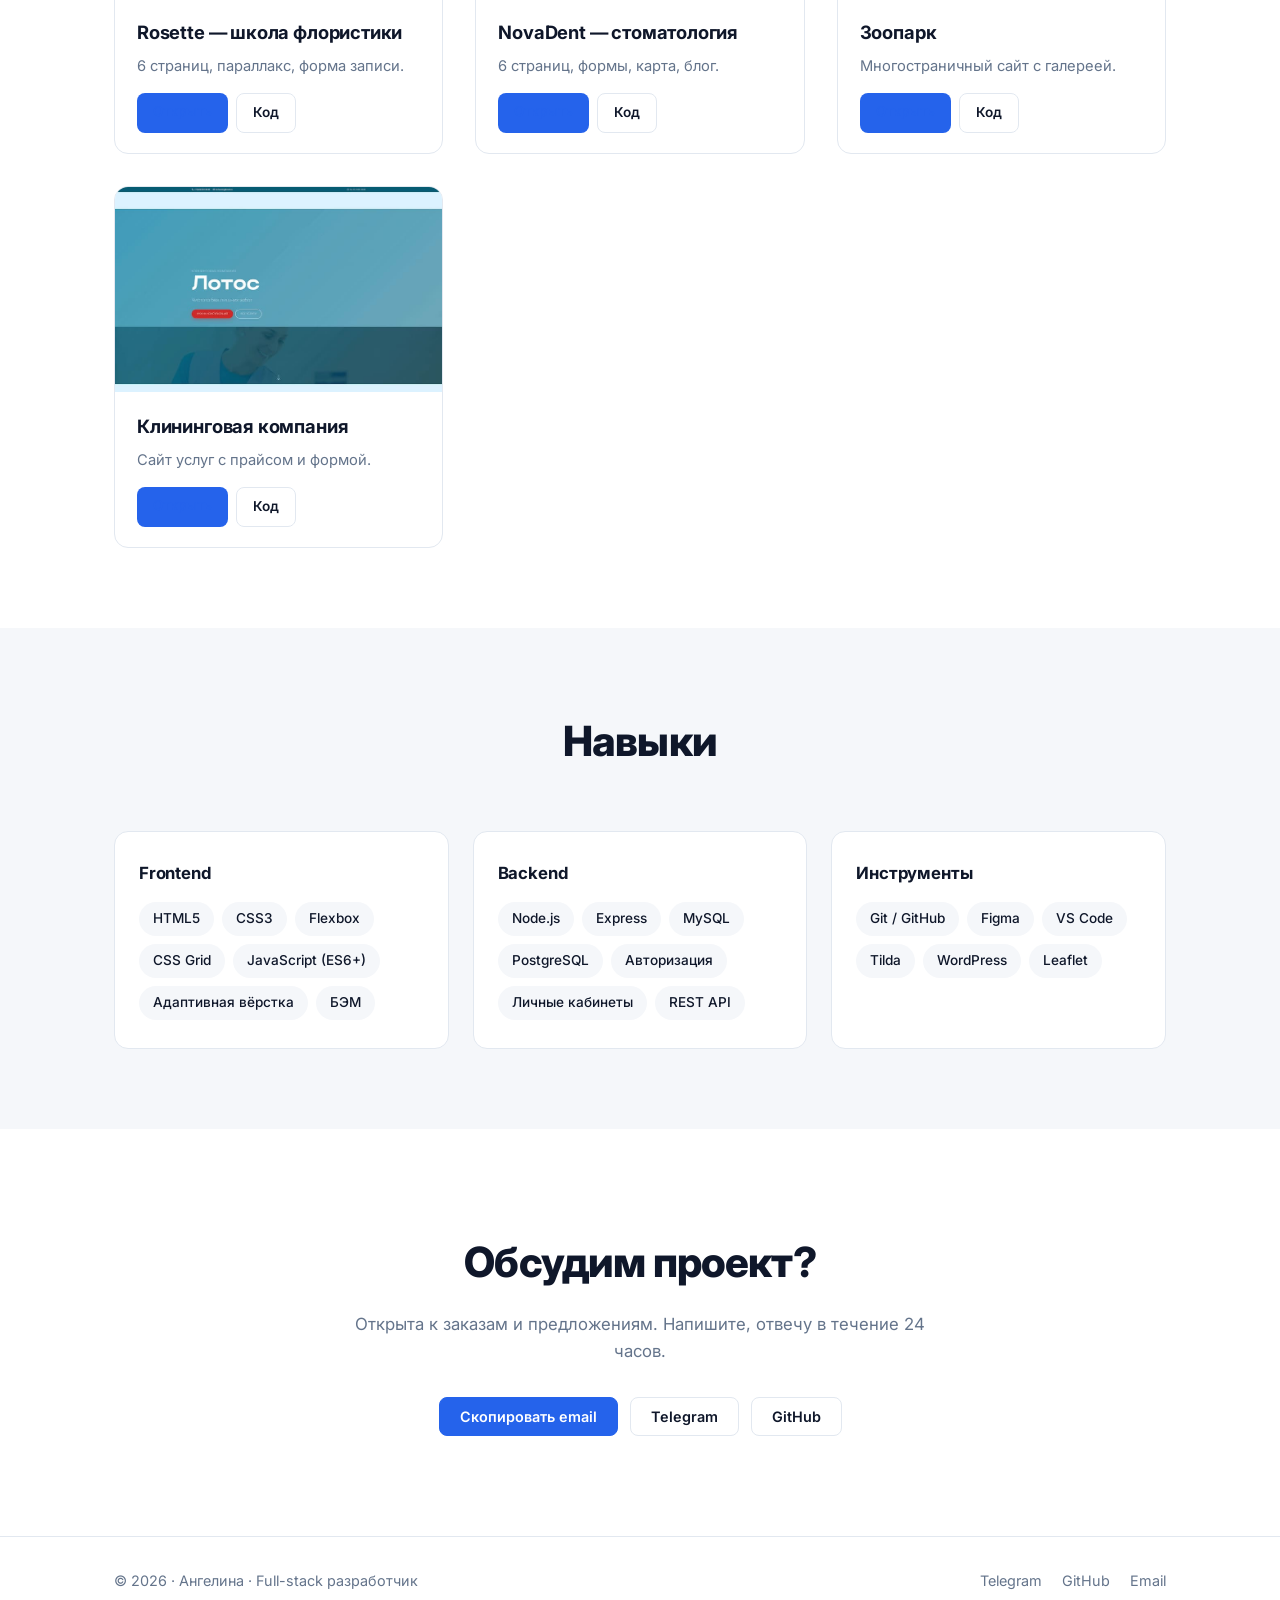
==== commit 7fd024c9: "b" ====
--- a/index.html
+++ b/index.html
@@ -98,6 +98,24 @@
         </div>
       </article>
 
+      <!-- VentResurs (кейс) -->
+<article class="project">
+  <a href="case-ventresurs.html" class="project__link">
+    <div class="project__image">
+      <img src="img/preview-ventresurs.jpg" alt="VentResurs — веб-приложение" loading="lazy">
+    </div>
+    <div class="project__body">
+      <span class="project__tag">Featured</span>
+      <h3 class="project__title">VentResurs — корпоративный портал</h3>
+      <p class="project__desc">Многостраничный сайт с личным кабинетом, админ-панелью, чатом и ИИ-модулем.</p>
+    </div>
+  </a>
+  <div class="project__links">
+    <a href="case-ventresurs.html">Изучить кейс</a>
+    <a href="https://github.com/angelina557744/ventresurs" target="_blank" rel="noopener">Код</a>
+  </div>
+</article>
+
       <!-- Газпром -->
       <article class="project">
         <a href="https://angelina557744.github.io/gazprom/" class="project__link" target="_blank" rel="noopener">
--- a/css/style.css
+++ b/css/style.css
@@ -340,6 +340,122 @@
   grid-template-columns:1fr;
   gap:24px;
 }
+
+/* ===== CTA у кнопки "изучить кейс" в карточке ===== */
+.project__links a:first-child {
+  color: var(--accent, #4ea1ff);
+}
+
+/* ===== Страница кейса ===== */
+.case-hero {
+  padding: 120px 0 60px;
+}
+.case-hero__back {
+  display: inline-block;
+  margin-bottom: 24px;
+  font-size: 14px;
+  opacity: 0.7;
+}
+.case-hero__back:hover { opacity: 1; }
+.case-hero__title {
+  font-size: clamp(32px, 5vw, 56px);
+  margin: 8px 0 16px;
+}
+.case-hero__text {
+  max-width: 720px;
+  font-size: 18px;
+  line-height: 1.6;
+  opacity: 0.85;
+}
+.case-hero__meta {
+  display: grid;
+  grid-template-columns: repeat(auto-fit, minmax(180px, 1fr));
+  gap: 20px;
+  margin: 40px 0 32px;
+  padding: 24px;
+  border: 1px solid rgba(255,255,255,0.08);
+  border-radius: 12px;
+}
+.case-hero__meta div {
+  display: flex;
+  flex-direction: column;
+  gap: 6px;
+}
+.case-hero__meta span {
+  font-size: 12px;
+  text-transform: uppercase;
+  letter-spacing: 0.08em;
+  opacity: 0.55;
+}
+.case-hero__meta strong { font-size: 15px; font-weight: 600; }
+.case-hero__actions {
+  display: flex;
+  gap: 12px;
+  flex-wrap: wrap;
+}
+
+/* ===== Секции кейса ===== */
+.case-section {
+  padding: 80px 0;
+}
+.case-section--alt {
+  background: rgba(255,255,255,0.02);
+}
+.case-section__inner {
+  max-width: 820px;
+}
+.case-section__title {
+  font-size: clamp(24px, 3vw, 36px);
+  margin-bottom: 24px;
+}
+.case-section p {
+  font-size: 16px;
+  line-height: 1.7;
+  opacity: 0.85;
+  margin-bottom: 16px;
+}
+
+/* ===== Блоки "фича + скриншот" ===== */
+.case-feature {
+  display: grid;
+  grid-template-columns: 1fr 1.2fr;
+  gap: 48px;
+  align-items: center;
+  margin-bottom: 80px;
+}
+.case-feature--reverse {
+  grid-template-columns: 1.2fr 1fr;
+}
+.case-feature--reverse .case-feature__text { order: 2; }
+.case-feature--reverse .case-feature__img  { order: 1; }
+
+.case-feature__text h3 {
+  font-size: 22px;
+  margin-bottom: 12px;
+}
+.case-feature__text p {
+  font-size: 15px;
+  line-height: 1.7;
+  opacity: 0.85;
+}
+.case-feature__img img {
+  width: 100%;
+  border-radius: 12px;
+  border: 1px solid rgba(255,255,255,0.08);
+  display: block;
+}
+
+@media (max-width: 860px) {
+  .case-feature,
+  .case-feature--reverse {
+    grid-template-columns: 1fr;
+    gap: 20px;
+    margin-bottom: 56px;
+  }
+  .case-feature--reverse .case-feature__text { order: 1; }
+  .case-feature--reverse .case-feature__img  { order: 2; }
+}
+
 @media(min-width:768px){
   .skills__groups{grid-template-columns:repeat(3,1fr)}
 }
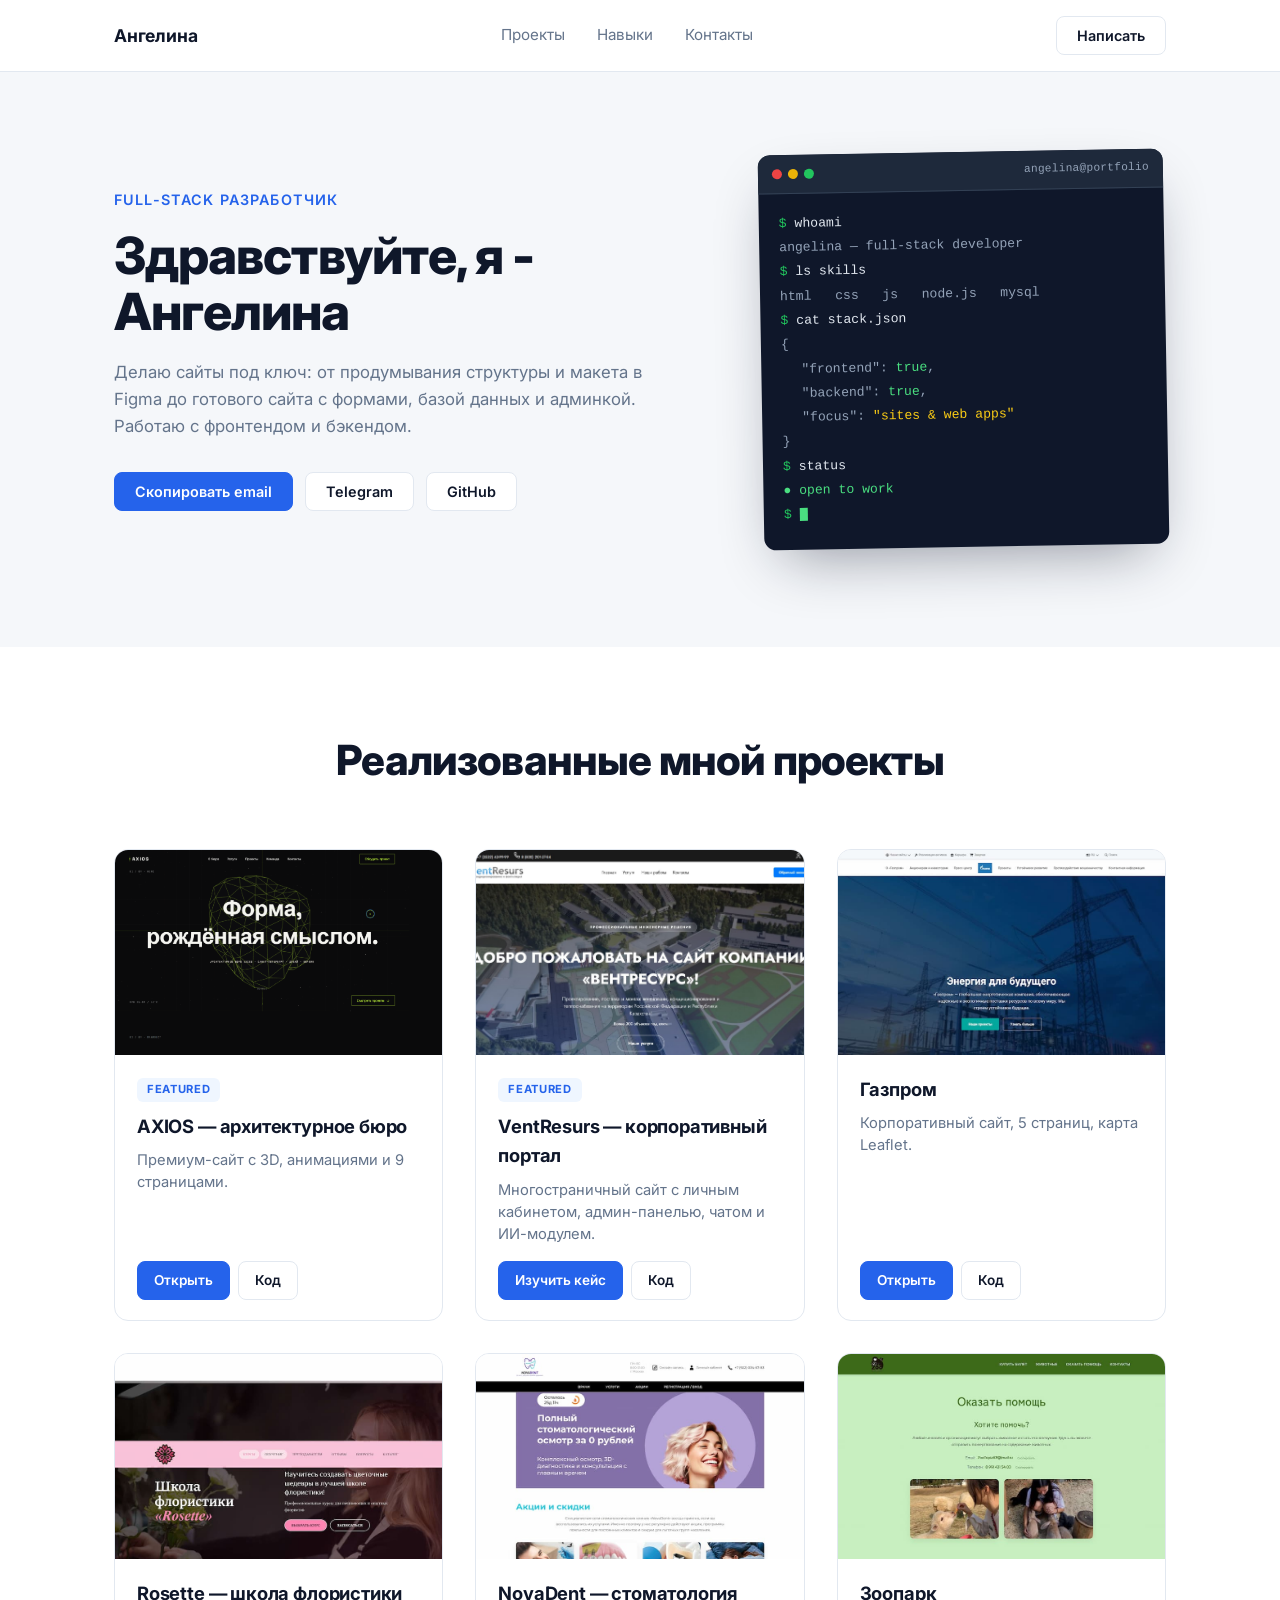
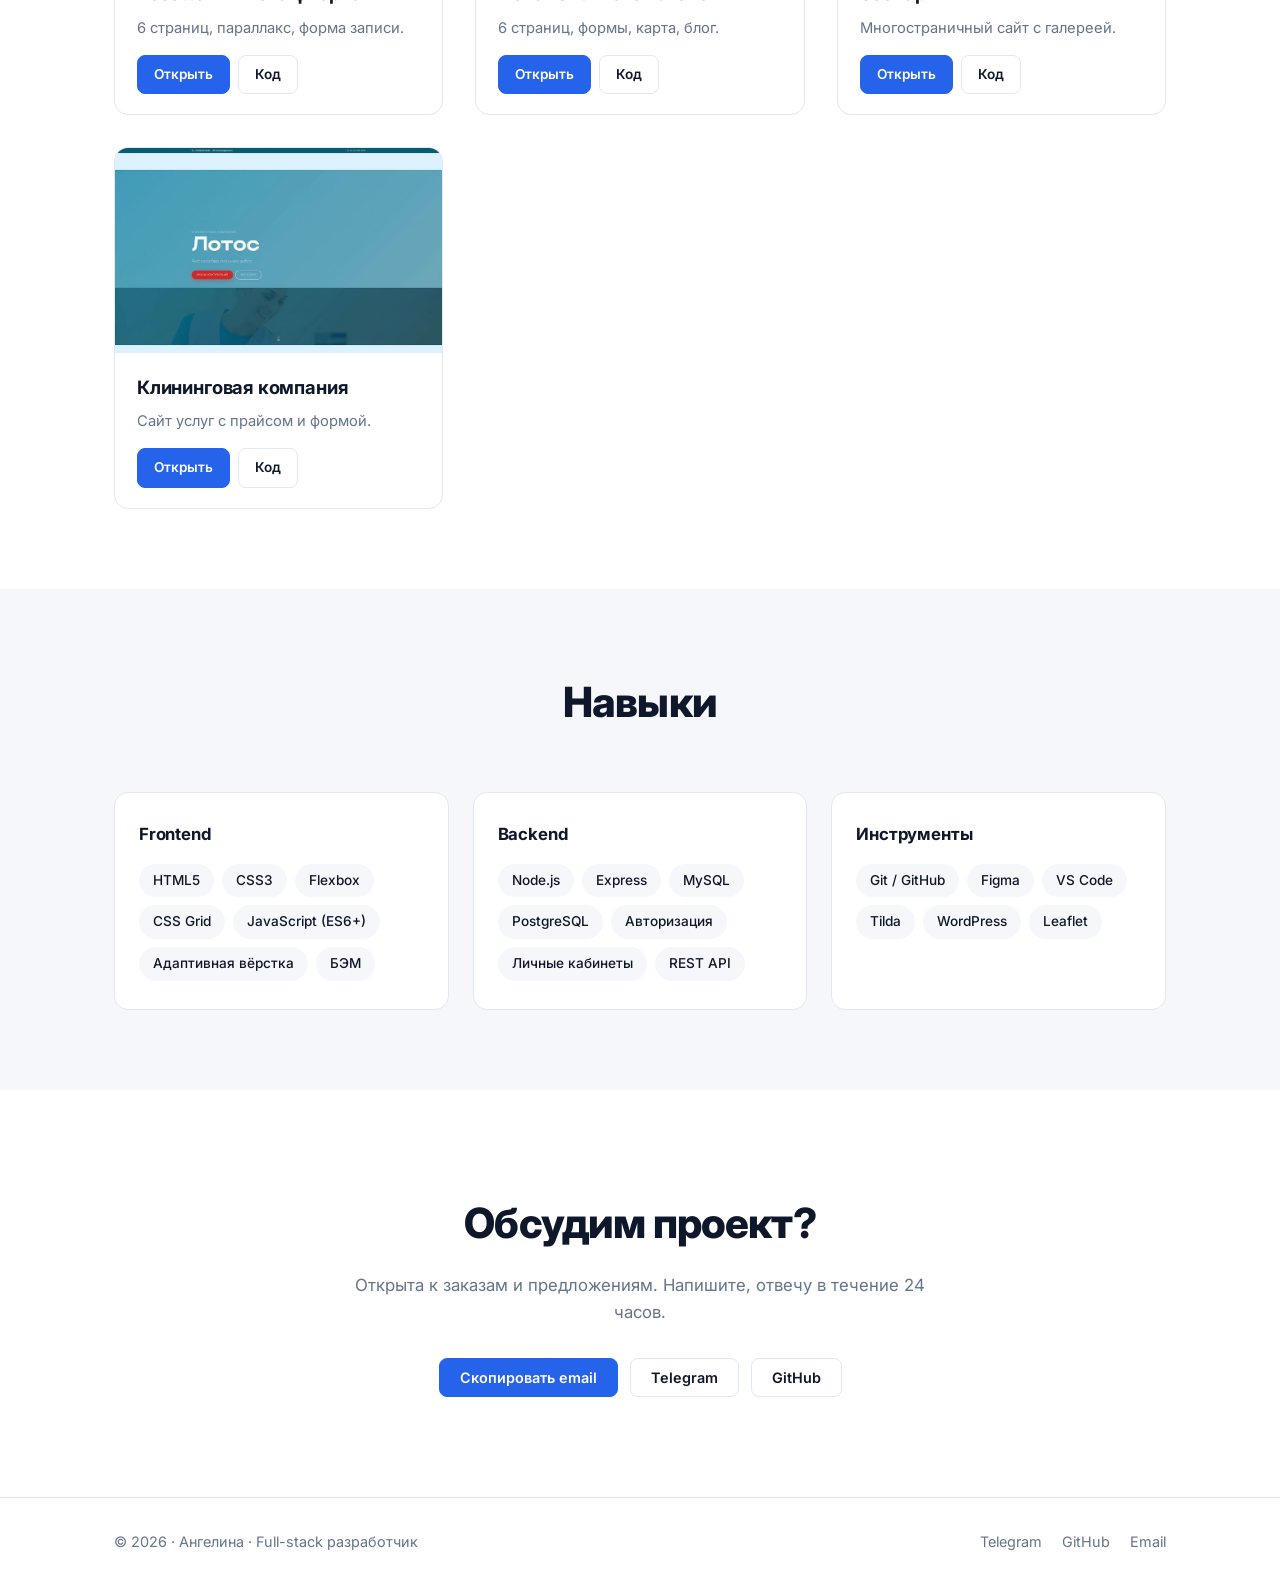
==== commit 08a1e2a9: "////" ====
--- a/index.html
+++ b/index.html
@@ -32,7 +32,7 @@
   <div class="container hero__inner">
     <div class="hero__left">
       <p class="hero__label">Full-stack разработчик</p>
-      <h1 class="hero__title">Привет, я Ангелина</h1>
+      <h1 class="hero__title">Здравствуйте, я - Ангелина</h1>
       <p class="hero__text">
         Делаю сайты под ключ: от продумывания структуры и макета в Figma
         до готового сайта с формами, базой данных и админкой.
@@ -74,8 +74,7 @@
 <section class="projects" id="projects">
   <div class="container">
     <div class="section__head">
-      <h2 class="section__title">Проекты</h2>
-      <p class="section__sub">6 работ — от корпоративных сайтов до веб-приложений</p>
+      <h2 class="section__title">Реализованные мной проекты</h2>
     </div>
 
     <div class="projects__grid">
@@ -93,28 +92,28 @@
           </div>
         </a>
         <div class="project__links">
-          <a href="https://angelina557744.github.io/axios-architecture/" target="_blank" rel="noopener">Открыть</a>
-          <a href="https://github.com/angelina557744/axios-architecture" target="_blank" rel="noopener">Код</a>
-        </div>
-      </article>
-
-      <!-- VentResurs (кейс) -->
-<article class="project">
-  <a href="case-ventresurs.html" class="project__link">
-    <div class="project__image">
-      <img src="img/preview-ventresurs.jpg" alt="VentResurs — веб-приложение" loading="lazy">
-    </div>
-    <div class="project__body">
-      <span class="project__tag">Featured</span>
-      <h3 class="project__title">VentResurs — корпоративный портал</h3>
-      <p class="project__desc">Многостраничный сайт с личным кабинетом, админ-панелью, чатом и ИИ-модулем.</p>
-    </div>
-  </a>
-  <div class="project__links">
-    <a href="case-ventresurs.html">Изучить кейс</a>
-    <a href="https://github.com/angelina557744/ventresurs" target="_blank" rel="noopener">Код</a>
-  </div>
-</article>
+          <a href="https://angelina557744.github.io/axios-architecture/" class="project__btn project__btn--solid" target="_blank" rel="noopener">Открыть</a>
+          <a href="https://github.com/angelina557744/axios-architecture" class="project__btn project__btn--ghost" target="_blank" rel="noopener">Код</a>
+        </div>
+      </article>
+
+      <!-- VentResurs -->
+      <article class="project">
+        <a href="case-ventresurs.html" class="project__link">
+          <div class="project__image">
+            <img src="img/preview-ventresurs.jpg" alt="VentResurs — веб-приложение" loading="lazy">
+          </div>
+          <div class="project__body">
+            <span class="project__tag">Featured</span>
+            <h3 class="project__title">VentResurs — корпоративный портал</h3>
+            <p class="project__desc">Многостраничный сайт с личным кабинетом, админ-панелью, чатом и ИИ-модулем.</p>
+          </div>
+        </a>
+        <div class="project__links">
+          <a href="case-ventresurs.html" class="project__btn project__btn--solid">Изучить кейс</a>
+          <a href="https://github.com/Angelina557744/is-vent-resurs.git" class="project__btn project__btn--ghost" target="_blank" rel="noopener">Код</a>
+        </div>
+      </article>
 
       <!-- Газпром -->
       <article class="project">
@@ -128,8 +127,8 @@
           </div>
         </a>
         <div class="project__links">
-          <a href="https://angelina557744.github.io/gazprom/" target="_blank" rel="noopener">Открыть</a>
-          <a href="https://github.com/angelina557744/gazprom" target="_blank" rel="noopener">Код</a>
+          <a href="https://angelina557744.github.io/gazprom/" class="project__btn project__btn--solid" target="_blank" rel="noopener">Открыть</a>
+          <a href="https://github.com/angelina557744/gazprom" class="project__btn project__btn--ghost" target="_blank" rel="noopener">Код</a>
         </div>
       </article>
 
@@ -145,8 +144,8 @@
           </div>
         </a>
         <div class="project__links">
-          <a href="https://angelina557744.github.io/school-of-floristry/" target="_blank" rel="noopener">Открыть</a>
-          <a href="https://github.com/angelina557744/school-of-floristry" target="_blank" rel="noopener">Код</a>
+          <a href="https://angelina557744.github.io/school-of-floristry/" class="project__btn project__btn--solid" target="_blank" rel="noopener">Открыть</a>
+          <a href="https://github.com/angelina557744/school-of-floristry" class="project__btn project__btn--ghost" target="_blank" rel="noopener">Код</a>
         </div>
       </article>
 
@@ -162,8 +161,8 @@
           </div>
         </a>
         <div class="project__links">
-          <a href="https://angelina557744.github.io/dental-clinic/" target="_blank" rel="noopener">Открыть</a>
-          <a href="https://github.com/angelina557744/dental-clinic" target="_blank" rel="noopener">Код</a>
+          <a href="https://angelina557744.github.io/dental-clinic/" class="project__btn project__btn--solid" target="_blank" rel="noopener">Открыть</a>
+          <a href="https://github.com/angelina557744/dental-clinic" class="project__btn project__btn--ghost" target="_blank" rel="noopener">Код</a>
         </div>
       </article>
 
@@ -179,8 +178,8 @@
           </div>
         </a>
         <div class="project__links">
-          <a href="https://angelina557744.github.io/zoo/" target="_blank" rel="noopener">Открыть</a>
-          <a href="https://github.com/angelina557744/zoo" target="_blank" rel="noopener">Код</a>
+          <a href="https://angelina557744.github.io/zoo/" class="project__btn project__btn--solid" target="_blank" rel="noopener">Открыть</a>
+          <a href="https://github.com/angelina557744/zoo" class="project__btn project__btn--ghost" target="_blank" rel="noopener">Код</a>
         </div>
       </article>
 
@@ -196,8 +195,8 @@
           </div>
         </a>
         <div class="project__links">
-          <a href="https://angelina557744.github.io/cleaning-company/" target="_blank" rel="noopener">Открыть</a>
-          <a href="https://github.com/angelina557744/cleaning-company" target="_blank" rel="noopener">Код</a>
+          <a href="https://angelina557744.github.io/cleaning-company/" class="project__btn project__btn--solid" target="_blank" rel="noopener">Открыть</a>
+          <a href="https://github.com/angelina557744/cleaning-company" class="project__btn project__btn--ghost" target="_blank" rel="noopener">Код</a>
         </div>
       </article>
 
@@ -269,4 +268,4 @@
 <script src="js/script.js"></script>
 
 </body>
-</html>
+</html>
--- a/css/style.css
+++ b/css/style.css
@@ -29,6 +29,7 @@
 
 .container{max-width:1100px;margin:0 auto;padding:0 24px}
 
+
 /* ============ HEADER ============ */
 .header{
   position:sticky;top:0;z-index:50;
@@ -45,15 +46,14 @@
   color:var(--text);
   letter-spacing:-.01em;
 }
-.header__nav{
-  display:none;gap:32px;
-}
+.header__nav{display:none;gap:32px}
 @media(min-width:768px){.header__nav{display:flex}}
 .header__nav a{
   font-size:.95rem;color:var(--text-soft);
   transition:color .2s;
 }
 .header__nav a:hover{color:var(--accent)}
+
 
 /* ============ BUTTONS ============ */
 .btn{
@@ -83,10 +83,11 @@
   color:#fff;
 }
 .copy-email.is-copied{
-  background:#10b981!important;
-  border-color:#10b981!important;
-  color:#fff!important;
-}
+  background:#10b981 !important;
+  border-color:#10b981 !important;
+  color:#fff !important;
+}
+
 
 /* ============ HERO ============ */
 .hero{
@@ -129,9 +130,9 @@
 }
 
 .hero__right{
-  display:flex;justify-content:center;
-  align-items:center;
-}
+  display:flex;justify-content:center;align-items:center;
+}
+
 
 /* ============ ТЕРМИНАЛ ============ */
 .hero__terminal{
@@ -151,17 +152,13 @@
 }
 
 .hero__terminal-bar{
-  display:flex;
-  align-items:center;
-  gap:6px;
+  display:flex;align-items:center;gap:6px;
   padding:10px 14px;
   background:#1e293b;
   border-bottom:1px solid #334155;
 }
 .hero__terminal-bar span{
-  width:10px;
-  height:10px;
-  border-radius:50%;
+  width:10px;height:10px;border-radius:50%;
   background:#475569;
 }
 .hero__terminal-bar span:nth-child(1){background:#ef4444}
@@ -182,10 +179,7 @@
   color:#e2e8f0;
   overflow-x:auto;
 }
-.hero__terminal-body p{
-  margin:0;
-  white-space:nowrap;
-}
+.hero__terminal-body p{margin:0;white-space:nowrap}
 .t-prompt{color:#22c55e}
 .t-out{color:#94a3b8}
 .t-out--indent{padding-left:20px}
@@ -194,15 +188,12 @@
 
 .t-cursor{
   display:inline-block;
-  width:8px;
-  height:13px;
+  width:8px;height:13px;
   background:#4ade80;
   vertical-align:middle;
   animation:blink 1s steps(1) infinite;
 }
-@keyframes blink{
-  50%{opacity:0}
-}
+@keyframes blink{50%{opacity:0}}
 
 
 /* ============ SECTION HEAD ============ */
@@ -220,6 +211,7 @@
   color:var(--text-soft);
   font-size:1.05rem;
 }
+
 
 /* ============ PROJECTS ============ */
 .projects{padding:80px 0}
@@ -251,11 +243,8 @@
   box-shadow:0 12px 32px -12px rgba(15,23,42,.15);
 }
 
-.project__link{
-  display:block;
-}
-
-/* ⚡ ФИКС: фиксированная высота фото, обрезается ровно */
+.project__link{display:block}
+
 .project__image{
   width:100%;
   aspect-ratio:16/10;
@@ -263,20 +252,16 @@
   background:var(--bg-soft);
 }
 .project__image img{
-  width:100%;
-  height:100%;
+  width:100%;height:100%;
   object-fit:cover;
   object-position:top center;
   display:block;
   transition:transform .4s;
 }
-.project:hover .project__image img{
-  transform:scale(1.04);
-}
-
-.project__body{
-  padding:20px 22px 16px;
-}
+.project:hover .project__image img{transform:scale(1.04)}
+
+.project__body{padding:20px 22px 16px}
+
 .project__tag{
   display:inline-block;
   padding:3px 10px;
@@ -301,34 +286,51 @@
   line-height:1.5;
 }
 
-.project__links{
-  display:flex;
-  gap:8px;
-  padding:0 22px 20px;
-  margin-top:auto;
-}
-.project__links a{
-  padding:8px 16px;
-  font-size:.85rem;
-  font-weight:600;
-  border-radius:8px;
-  transition:all .2s;
-}
-.project__links a:first-child{
-  background:var(--accent);
-  color:#fff;
-}
-.project__links a:first-child:hover{
-  background:var(--accent-hover);
-}
-.project__links a:last-child{
-  border:1px solid var(--border);
-  color:var(--text);
-}
-.project__links a:last-child:hover{
-  border-color:var(--accent);
-  color:var(--accent);
-}
+/* Кнопки в карточке проекта */
+.project__links {
+  display: flex;
+  gap: 8px;
+  padding: 0 22px 20px;
+  margin-top: auto;
+}
+
+.project__btn {
+  display: inline-flex;
+  align-items: center;
+  justify-content: center;
+  padding: 8px 16px;
+  font-size: .85rem;
+  font-weight: 600;
+  border-radius: 8px;
+  border: 1px solid transparent;
+  text-decoration: none;
+  cursor: pointer;
+  transition: background-color .2s, border-color .2s, color .2s;
+}
+
+.project__btn--solid {
+  background: var(--accent);
+  border-color: var(--accent);
+  color: #fff;
+}
+
+.project__btn--solid:hover {
+  background: var(--accent-hover);
+  border-color: var(--accent-hover);
+  color: #fff;
+}
+
+.project__btn--ghost {
+  background: #fff;
+  border-color: var(--border);
+  color: var(--text);
+}
+
+.project__btn--ghost:hover {
+  border-color: var(--accent);
+  color: var(--accent);
+}
+
 
 /* ============ SKILLS ============ */
 .skills{
@@ -340,126 +342,9 @@
   grid-template-columns:1fr;
   gap:24px;
 }
-
-/* ===== CTA у кнопки "изучить кейс" в карточке ===== */
-.project__links a:first-child {
-  color: var(--accent, #4ea1ff);
-}
-
-/* ===== Страница кейса ===== */
-.case-hero {
-  padding: 120px 0 60px;
-}
-.case-hero__back {
-  display: inline-block;
-  margin-bottom: 24px;
-  font-size: 14px;
-  opacity: 0.7;
-}
-.case-hero__back:hover { opacity: 1; }
-.case-hero__title {
-  font-size: clamp(32px, 5vw, 56px);
-  margin: 8px 0 16px;
-}
-.case-hero__text {
-  max-width: 720px;
-  font-size: 18px;
-  line-height: 1.6;
-  opacity: 0.85;
-}
-.case-hero__meta {
-  display: grid;
-  grid-template-columns: repeat(auto-fit, minmax(180px, 1fr));
-  gap: 20px;
-  margin: 40px 0 32px;
-  padding: 24px;
-  border: 1px solid rgba(255,255,255,0.08);
-  border-radius: 12px;
-}
-.case-hero__meta div {
-  display: flex;
-  flex-direction: column;
-  gap: 6px;
-}
-.case-hero__meta span {
-  font-size: 12px;
-  text-transform: uppercase;
-  letter-spacing: 0.08em;
-  opacity: 0.55;
-}
-.case-hero__meta strong { font-size: 15px; font-weight: 600; }
-.case-hero__actions {
-  display: flex;
-  gap: 12px;
-  flex-wrap: wrap;
-}
-
-/* ===== Секции кейса ===== */
-.case-section {
-  padding: 80px 0;
-}
-.case-section--alt {
-  background: rgba(255,255,255,0.02);
-}
-.case-section__inner {
-  max-width: 820px;
-}
-.case-section__title {
-  font-size: clamp(24px, 3vw, 36px);
-  margin-bottom: 24px;
-}
-.case-section p {
-  font-size: 16px;
-  line-height: 1.7;
-  opacity: 0.85;
-  margin-bottom: 16px;
-}
-
-/* ===== Блоки "фича + скриншот" ===== */
-.case-feature {
-  display: grid;
-  grid-template-columns: 1fr 1.2fr;
-  gap: 48px;
-  align-items: center;
-  margin-bottom: 80px;
-}
-.case-feature--reverse {
-  grid-template-columns: 1.2fr 1fr;
-}
-.case-feature--reverse .case-feature__text { order: 2; }
-.case-feature--reverse .case-feature__img  { order: 1; }
-
-.case-feature__text h3 {
-  font-size: 22px;
-  margin-bottom: 12px;
-}
-.case-feature__text p {
-  font-size: 15px;
-  line-height: 1.7;
-  opacity: 0.85;
-}
-.case-feature__img img {
-  width: 100%;
-  border-radius: 12px;
-  border: 1px solid rgba(255,255,255,0.08);
-  display: block;
-}
-
-@media (max-width: 860px) {
-  .case-feature,
-  .case-feature--reverse {
-    grid-template-columns: 1fr;
-    gap: 20px;
-    margin-bottom: 56px;
-  }
-  .case-feature--reverse .case-feature__text { order: 1; }
-  .case-feature--reverse .case-feature__img  { order: 2; }
-}
-
 @media(min-width:768px){
   .skills__groups{grid-template-columns:repeat(3,1fr)}
 }
-
 .skills__group{
   background:#fff;
   border:1px solid var(--border);
@@ -484,15 +369,13 @@
   font-weight:500;
 }
 
+
 /* ============ CTA ============ */
 .cta{
   padding:100px 0;
   text-align:center;
 }
-.cta__inner{
-  max-width:640px;
-  margin:0 auto;
-}
+.cta__inner{max-width:640px;margin:0 auto}
 .cta__title{
   font-size:clamp(1.8rem,4vw,2.6rem);
   font-weight:800;
@@ -510,6 +393,7 @@
   flex-wrap:wrap;
   gap:12px;
 }
+
 
 /* ============ FOOTER ============ */
 .footer{
@@ -529,14 +413,13 @@
 @media(min-width:640px){
   .footer__inner{flex-direction:row;justify-content:space-between;text-align:left}
 }
-.footer__links{
-  display:flex;gap:20px;
-}
+.footer__links{display:flex;gap:20px}
 .footer__links a{
   color:var(--text-soft);
   transition:color .2s;
 }
 .footer__links a:hover{color:var(--accent)}
+
 
 /* ============ MOBILE ============ */
 @media(max-width:640px){
@@ -546,3 +429,124 @@
   .hero__terminal{max-width:100%;transform:none}
   .hero__terminal-body{font-size:.75rem;padding:16px 16px 18px}
   .hero__title{font-size:1.8rem}
+}
+
+
+/* ============================================================
+   СТРАНИЦА КЕЙСА
+   ============================================================ */
+
+.case-hero{padding:120px 0 60px}
+
+.case-hero__back{
+  display:inline-block;
+  margin-bottom:24px;
+  font-size:14px;
+  color:var(--text-soft);
+  transition:color .2s;
+}
+.case-hero__back:hover{color:var(--accent)}
+
+.case-hero__title{
+  font-size:clamp(2rem,5vw,3.4rem);
+  font-weight:800;
+  letter-spacing:-.02em;
+  margin:8px 0 16px;
+}
+.case-hero__text{
+  max-width:720px;
+  font-size:18px;
+  line-height:1.6;
+  color:var(--text-soft);
+}
+.case-hero__meta{
+  display:grid;
+  grid-template-columns:repeat(auto-fit,minmax(180px,1fr));
+  gap:20px;
+  margin:40px 0 32px;
+  padding:24px;
+  border:1px solid var(--border);
+  border-radius:var(--radius);
+  background:var(--bg-soft);
+}
+.case-hero__meta div{
+  display:flex;
+  flex-direction:column;
+  gap:6px;
+}
+.case-hero__meta span{
+  font-size:12px;
+  text-transform:uppercase;
+  letter-spacing:.08em;
+  color:var(--text-soft);
+}
+.case-hero__meta strong{
+  font-size:15px;
+  font-weight:600;
+}
+.case-hero__actions{
+  display:flex;
+  gap:12px;
+  flex-wrap:wrap;
+}
+
+
+/* ===== Секции кейса ===== */
+.case-section{padding:80px 0}
+.case-section--alt{background:var(--bg-soft)}
+.case-section__inner{max-width:820px}
+.case-section__title{
+  font-size:clamp(1.5rem,3vw,2.2rem);
+  font-weight:800;
+  letter-spacing:-.02em;
+  margin-bottom:24px;
+}
+.case-section p{
+  font-size:16px;
+  line-height:1.7;
+  color:var(--text-soft);
+  margin-bottom:16px;
+}
+
+
+/* ===== Блоки "фича + скриншот" ===== */
+.case-feature{
+  display:grid;
+  grid-template-columns:1fr 1.2fr;
+  gap:48px;
+  align-items:center;
+  margin-bottom:80px;
+}
+.case-feature--reverse{
+  grid-template-columns:1.2fr 1fr;
+}
+.case-feature--reverse .case-feature__text{order:2}
+.case-feature--reverse .case-feature__img{order:1}
+
+.case-feature__text h3{
+  font-size:22px;
+  font-weight:700;
+  margin-bottom:12px;
+}
+.case-feature__text p{
+  font-size:15px;
+  line-height:1.7;
+  color:var(--text-soft);
+}
+.case-feature__img img{
+  width:100%;
+  border-radius:12px;
+  border:1px solid var(--border);
+  display:block;
+}
+
+@media(max-width:860px){
+  .case-feature,
+  .case-feature--reverse{
+    grid-template-columns:1fr;
+    gap:20px;
+    margin-bottom:56px;
+  }
+  .case-feature--reverse .case-feature__text{order:1}
+  .case-feature--reverse .case-feature__img{order:2}
+}
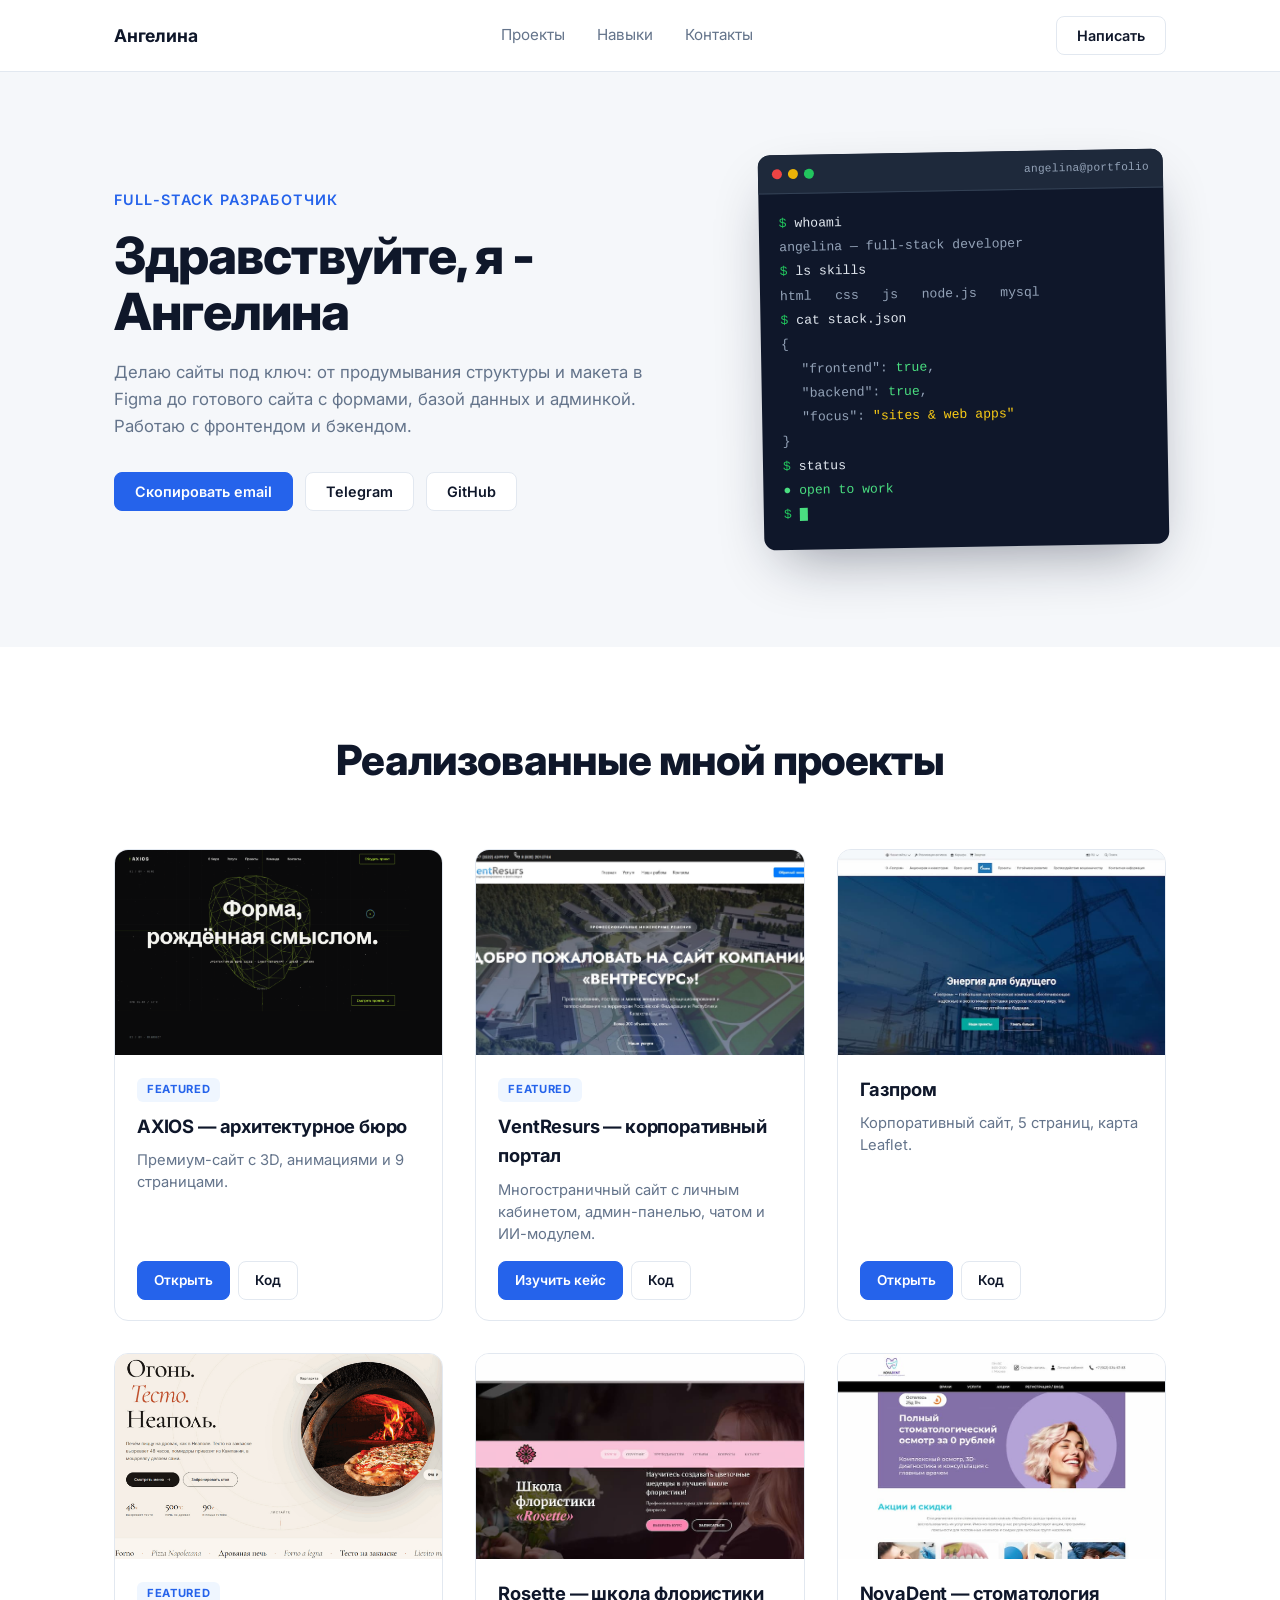
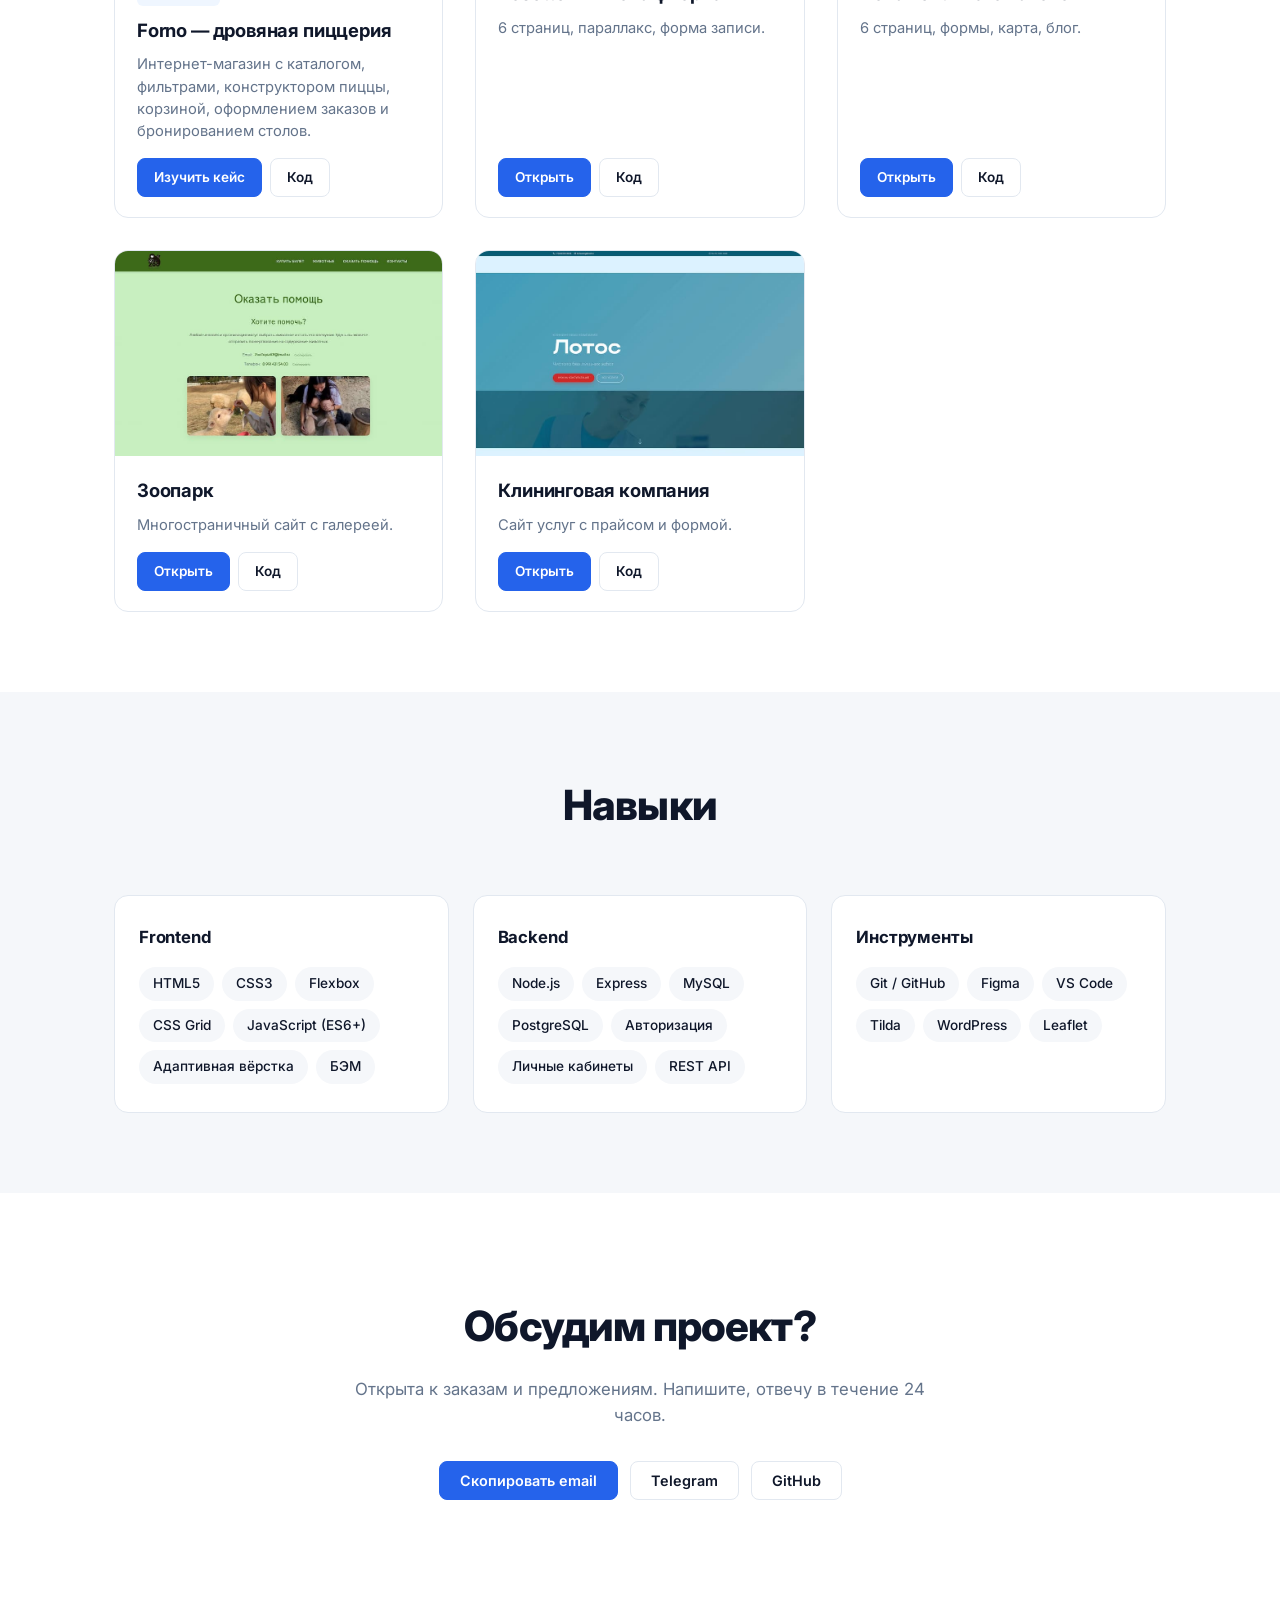
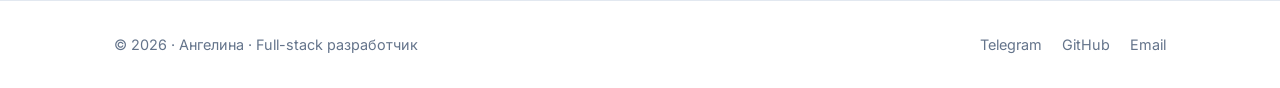
==== commit 330fa79c: "//" ====
--- a/index.html
+++ b/index.html
@@ -132,6 +132,23 @@
         </div>
       </article>
 
+     <article class="project">
+  <a href="case-forno.html" class="project__link">
+    <div class="project__image">
+      <img src="img/preview-forno.jpg" alt="Forno — интернет-магазин пиццерии" loading="lazy">
+    </div>
+    <div class="project__body">
+      <span class="project__tag">Featured</span>
+      <h3 class="project__title">Forno — дровяная пиццерия</h3>
+      <p class="project__desc">Интернет-магазин с каталогом, фильтрами, конструктором пиццы, корзиной, оформлением заказов и бронированием столов.</p>
+    </div>
+  </a>
+  <div class="project__links">
+    <a href="case-forno.html" class="project__btn project__btn--solid">Изучить кейс</a>
+    <a href="https://github.com/Angelina557744/forno-pizza" class="project__btn project__btn--ghost" target="_blank" rel="noopener">Код</a>
+  </div>
+</article>
+
       <!-- Rosette -->
       <article class="project">
         <a href="https://angelina557744.github.io/school-of-floristry/" class="project__link" target="_blank" rel="noopener">
